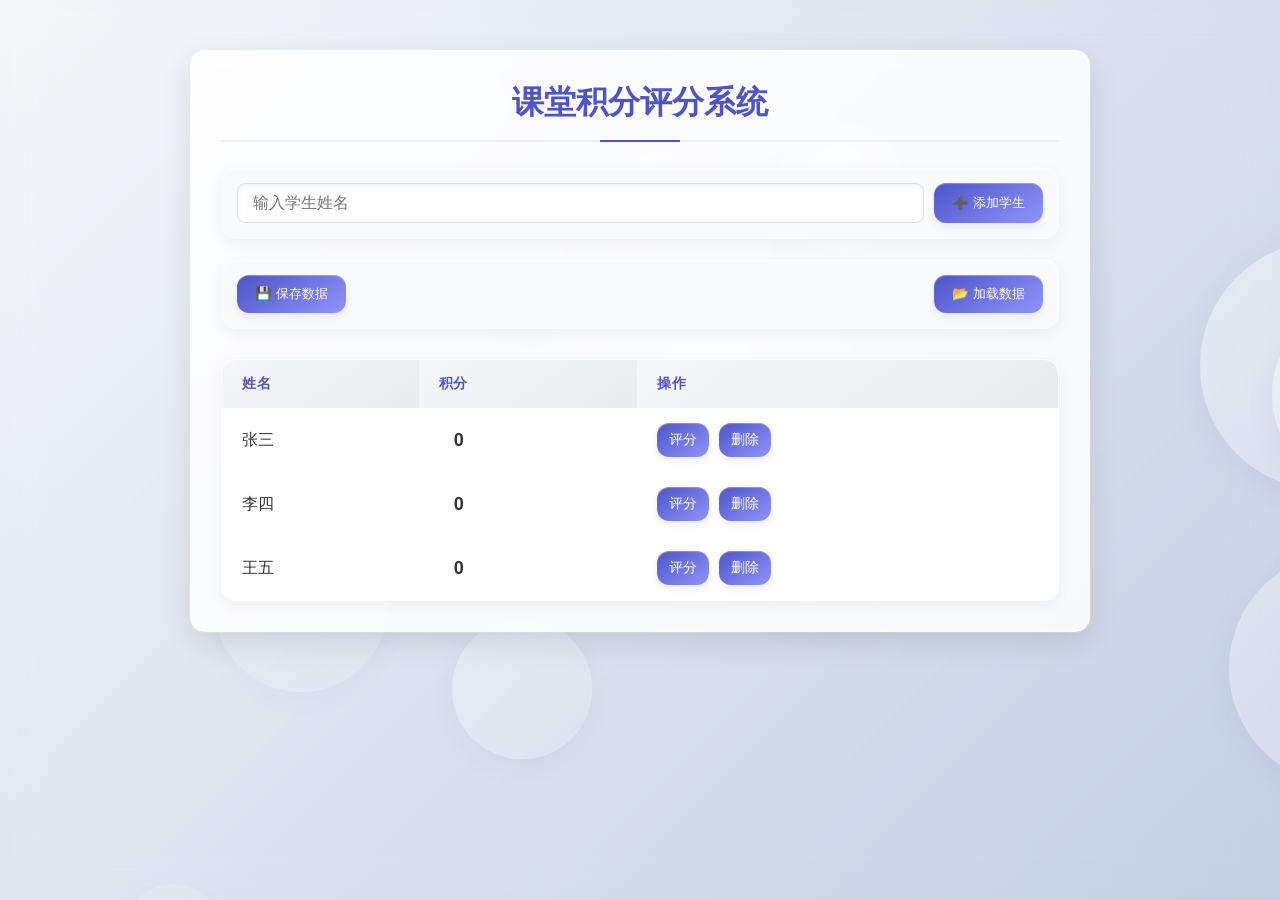
==== index.html @ ff637cf2 "1" ====
<html lang="en">
<head>
    <meta charset="UTF-8">
    <meta name="viewport" content="width=device-width, initial-scale=1.0">
    <title>学生积分系统</title>
    <link rel="stylesheet" href="styles.css">
    <link href="https://fonts.font.im/css2?family=Noto+Sans+SC:wght@400;500;600;700&display=swap" rel="stylesheet">
</head>
<body>
    <div class="frosted-glass"></div>
    <div class="background-animation" id="backgroundAnimation">
    </div>
    
    <div class="container">
        <h1>课堂积分评分系统</h1>
        
        <form id="addStudentForm" class="add-student-form">
            <input type="text" id="newStudentName" placeholder="输入学生姓名" required>
            <button type="submit">➕ 添加学生</button>
        </form>
        
        <div class="controls">
            <button id="saveData">💾 保存数据</button>
            <button id="loadData">📂 加载数据</button>
        </div>
        
        <div class="student-list">
            <table>
                <thead>
                    <tr>
                        <th>姓名</th>
                        <th>积分</th>
                        <th>操作</th>
                    </tr>
                </thead>
                <tbody id="studentTable">
                    <!-- 学生数据将在这里动态生成 -->
                </tbody>
            </table>
        </div>
    </div>
    
    <div id="pointsModal" class="modal">
        <div class="modal-content">
            <span class="close">&times;</span>
            <h2>课堂表现评分</h2>
            <div class="student-name" id="modalStudentName"></div>
            <div class="points-options">
                <button class="point-btn" data-value="1">回答问题 +1</button>
                <button class="point-btn" data-value="2">积极参与 +2</button>
                <button class="point-btn" data-value="3">帮助同学 +3</button>
                <button class="point-btn" data-value="5">优秀表现 +5</button>
                <button class="point-btn negative" data-value="-1">注意力不集中 -1</button>
                <button class="point-btn negative" data-value="-2">扰乱秩序 -2</button>
            </div>
            <div class="custom-points">
                <label for="customPoints">自定义分数:</label>
                <input type="number" id="customPoints" min="-10" max="10">
                <button id="addCustomPoints">添加</button>
            </div>
        </div>
    </div>
    
    <script type="module" src="config.js"></script>
    <script type="module" src="app.js"></script>
</body>
</html>
---- styles.css ----
* {
    margin: 0;
    padding: 0;
    box-sizing: border-box;
    font-family: 'Microsoft YaHei', sans-serif;
}

body {
    color: #333;
    min-height: 100vh;
    padding: 20px 0;
    position: relative;
    overflow-x: hidden;
    background: linear-gradient(135deg, #f5f7fa 0%, #c3cfe2 100%);
}

.background-animation {
    position: fixed;
    top: 0;
    left: 0;
    width: 100%;
    height: 100%;
    z-index: -1;
    overflow: hidden;
}

.frosted-glass {
  position: fixed; 
  top: 0;
  left: 0;
  width: 100%;
  height: 100%;
  z-index: -2; 
  background: inherit; 
  filter: blur(20px); 
  -webkit-filter: blur(20px); 
}

.circle {
    position: absolute;
    border-radius: 50%;
    background: linear-gradient(135deg, rgba(255, 255, 255, 0.7) 0%, rgba(255, 255, 255, 0.3) 100%);
    box-shadow: 0 8px 32px rgba(31, 38, 135, 0.1);
    border: 1px solid rgba(255, 255, 255, 0.2);
    animation: float 15s infinite ease-in-out;
}

@keyframes float {
    0% {
        transform: translateY(0) translateX(0) rotate(0deg);
    }
    33% {
        transform: translateY(-50px) translateX(30px) rotate(120deg);
    }
    66% {
        transform: translateY(20px) translateX(-20px) rotate(240deg);
    }
    100% {
        transform: translateY(0) translateX(0) rotate(360deg);
    }
}

.container {
    max-width: 900px;
    margin: 30px auto;
    padding: 30px;
    background-color: rgba(255, 255, 255, 0.85);
    backdrop-filter: blur(10px);
    border-radius: 15px;
    box-shadow: 
        0 10px 30px rgba(0, 0, 0, 0.1),
        inset 0 1px 2px rgba(255, 255, 255, 0.9),
        0 0 0 1px rgba(255, 255, 255, 0.2);
    transition: all 0.4s cubic-bezier(0.175, 0.885, 0.32, 1.275);
    position: relative;
    z-index: 1;
    border: 1px solid rgba(255, 255, 255, 0.2);
    overflow: hidden;
}

.container::before {
    content: '';
    position: absolute;
    top: 0;
    left: -100%;
    width: 100%;
    height: 100%;
    background: linear-gradient(
        90deg,
        transparent,
        rgba(255, 255, 255, 0.2),
        transparent
    );
    transition: 0.5s;
}

.container:hover {
    transform: translateY(-5px);
    box-shadow: 
        0 20px 40px rgba(0, 0, 0, 0.15),
        inset 0 1px 2px rgba(255, 255, 255, 0.9),
        0 0 0 1px rgba(255, 255, 255, 0.3);
}

.container:hover::before {
    left: 100%;
}

h1 {
    text-align: center;
    color: #4e54c8;
    margin-bottom: 25px;
    padding-bottom: 15px;
    border-bottom: 2px solid #f0f0f0;
    font-size: 32px;
    position: relative;
}

h1::after {
    content: '';
    position: absolute;
    bottom: -2px;
    left: 50%;
    transform: translateX(-50%);
    width: 80px;
    height: 2px;
    background: #4e54c8;
}

.controls {
    display: flex;
    justify-content: space-between;
    margin-bottom: 30px;
    padding: 15px;
    background: rgba(248, 249, 250, 0.8);
    border-radius: 15px;
    backdrop-filter: blur(5px);
    box-shadow: 
        0 5px 15px rgba(0, 0, 0, 0.05),
        inset 0 1px 2px rgba(255, 255, 255, 0.9);
    border: 1px solid rgba(255, 255, 255, 0.2);
    transition: all 0.3s ease;
}

.controls:hover {
    background: rgba(248, 249, 250, 0.9);
    transform: translateY(-2px);
}

button {
    padding: 10px 18px;
    border: none;
    border-radius: 12px;
    background: linear-gradient(145deg, #4e54c8, #8f94fb);
    color: white;
    cursor: pointer;
    transition: all 0.4s cubic-bezier(0.175, 0.885, 0.32, 1.275);
    font-weight: 500;
    box-shadow: 
        0 4px 6px rgba(78, 84, 200, 0.1),
        inset 0 1px 1px rgba(255, 255, 255, 0.3);
    position: relative;
    overflow: hidden;
}

button::after {
    content: '';
    position: absolute;
    top: -50%;
    left: -50%;
    width: 200%;
    height: 200%;
    background: radial-gradient(circle, rgba(255,255,255,0.3) 0%, transparent 60%);
    transform: scale(0);
    transition: transform 0.6s;
}

button:hover {
    transform: translateY(-2px) scale(1.05);
    box-shadow: 
        0 6px 12px rgba(78, 84, 200, 0.2),
        inset 0 1px 1px rgba(255, 255, 255, 0.4);
}

button:hover::after {
    transform: scale(1) rotate(45deg);
}

.student-list {
    overflow-x: auto;
    border-radius: 15px;
    box-shadow: 
        0 5px 15px rgba(0, 0, 0, 0.05),
        inset 0 1px 2px rgba(255, 255, 255, 0.9);
    background: rgba(255, 255, 255, 0.8);
    backdrop-filter: blur(5px);
    border: 1px solid rgba(255, 255, 255, 0.2);
    transition: all 0.3s ease;
}

.student-list:hover {
    box-shadow: 
        0 8px 20px rgba(0, 0, 0, 0.08),
        inset 0 1px 2px rgba(255, 255, 255, 0.9);
}

table {
    width: 100%;
    border-collapse: separate;
    border-spacing: 0;
    background: white;
    overflow: hidden;
}

th, td {
    padding: 15px 20px;
    text-align: left;
}

th {
    background: linear-gradient(145deg, #f5f7fa, #e9ecef);
    color: #4e54c8;
    font-weight: 600;
    text-transform: uppercase;
    font-size: 14px;
    letter-spacing: 0.5px;
}

th:first-child {
    border-top-left-radius: 10px;
}

th:last-child {
    border-top-right-radius: 10px;
}

tr:last-child td:first-child {
    border-bottom-left-radius: 10px;
}

tr:last-child td:last-child {
    border-bottom-right-radius: 10px;
}

tr {
    border-bottom: 1px solid rgba(240, 240, 240, 0.5);
    transition: all 0.3s cubic-bezier(0.175, 0.885, 0.32, 1.275);
    background: rgba(255, 255, 255, 0.5);
}

tr:hover {
    background-color: rgba(248, 249, 255, 0.9);
    transform: scale(1.01) translateX(5px);
    box-shadow: 
        0 5px 15px rgba(0, 0, 0, 0.05),
        0 0 0 1px rgba(255, 255, 255, 0.2);
}

tr:last-child {
    border-bottom: none;
}

.student-controls {
    display: flex;
    gap: 10px;
}

.student-controls button {
    padding: 8px 12px;
    font-size: 14px;
}

.points {
    font-weight: 600;
    font-size: 18px;
    padding: 5px 10px;
    border-radius: 20px;
    display: inline-block;
    min-width: 40px;
    text-align: center;
    transition: all 0.3s;
}

.positive {
    color: #fff;
    background: linear-gradient(145deg, #43a047, #66bb6a);
    box-shadow: 0 2px 8px rgba(102, 187, 106, 0.3);
}

.negative {
    color: #fff;
    background: linear-gradient(145deg, #e53935, #f44336);
    box-shadow: 0 2px 8px rgba(244, 67, 54, 0.3);
}

.add-student-form {
    display: flex;
    gap: 10px;
    margin-bottom: 20px;
    padding: 15px;
    background: rgba(248, 249, 250, 0.8);
    border-radius: 15px;
    backdrop-filter: blur(5px);
    box-shadow: 
        0 5px 15px rgba(0, 0, 0, 0.05),
        inset 0 1px 2px rgba(255, 255, 255, 0.9);
    border: 1px solid rgba(255, 255, 255, 0.2);
    transition: all 0.3s ease;
}

.add-student-form input {
    flex: 1;
    padding: 10px 15px;
    border: 1px solid #e0e0e0;
    border-radius: 8px;
    font-size: 16px;
    transition: all 0.3s;
    box-shadow: inset 0 2px 5px rgba(0,0,0,0.05);
    background: rgba(255, 255, 255, 0.9);
}

.add-student-form input:focus {
    border-color: #4e54c8;
    outline: none;
    box-shadow: 0 0 0 3px rgba(78, 84, 200, 0.1);
}

.add-student-form button {
    white-space: nowrap;
}

/* 模态框样式 */
.modal {
    display: none;
    position: fixed;
    z-index: 1000;
    left: 0;
    top: 0;
    width: 100%;
    height: 100%;
    overflow: auto;
    background-color: rgba(0,0,0,0.5);
    backdrop-filter: blur(5px);
}

.modal-content {
    background-color: rgba(255, 255, 255, 0.95);
    margin: 5% auto;
    padding: 30px;
    border-radius: 20px;
    box-shadow: 
        0 15px 30px rgba(0, 0, 0, 0.2),
        0 0 0 1px rgba(255, 255, 255, 0.3),
        inset 0 1px 2px rgba(255, 255, 255, 0.9);
    width: 80%;
    max-width: 600px;
    animation: modalOpen 0.6s cubic-bezier(0.165, 0.84, 0.44, 1);
    border: 1px solid rgba(255, 255, 255, 0.2);
    backdrop-filter: blur(10px);
    transform-origin: center;
}

@keyframes modalOpen {
    from {
        transform: scale(0.8) translateY(30px) rotate(-2deg);
        opacity: 0;
    }
    to {
        transform: scale(1) translateY(0) rotate(0);
        opacity: 1;
    }
}

.close {
    color: #aaa;
    float: right;
    font-size: 28px;
    font-weight: bold;
    cursor: pointer;
    transition: all 0.2s;
}

.close:hover {
    color: #333;
    transform: rotate(90deg);
}

h2 {
    color: #4e54c8;
    text-align: center;
    margin-bottom: 20px;
    font-size: 24px;
}

.student-name {
    font-size: 22px;
    margin: 20px 0;
    padding: 15px;
    background: linear-gradient(145deg, #f5f7fa, #e9ecef);
    border-radius: 10px;
    text-align: center;
    font-weight: 600;
    color: #333;
    box-shadow: inset 0 2px 5px rgba(0,0,0,0.05);
}

.points-options {
    display: grid;
    grid-template-columns: repeat(2, 1fr);
    gap: 15px;
    margin-bottom: 25px;
}

.point-btn {
    padding: 12px;
    border-radius: 10px;
    font-size: 16px;
    display: flex;
    align-items: center;
    justify-content: center;
    transition: all 0.3s;
}

.point-btn:not(.negative) {
    background: linear-gradient(145deg, #4e54c8, #8f94fb);
}

.point-btn:not(.negative):hover {
    background: linear-gradient(145deg, #5e64d8, #9fa4ff);
}

.point-btn.negative {
    background: linear-gradient(145deg, #e53935, #f44336);
}

.point-btn.negative:hover {
    background: linear-gradient(145deg, #f55a4e, #ff5252);
}

.custom-points {
    display: flex;
    gap: 15px;
    align-items: center;
    margin-top: 25px;
    padding: 15px;
    background: linear-gradient(145deg, #f5f7fa, #e9ecef);
    border-radius: 10px;
}

.custom-points label {
    font-weight: 600;
    color: #4e54c8;
}

.custom-points input {
    padding: 10px 15px;
    border: 1px solid #e0e0e0;
    border-radius: 8px;
    width: 100px;
    font-size: 16px;
    transition: all 0.3s;
    box-shadow: inset 0 2px 5px rgba(0,0,0,0.05);
}

.custom-points input:focus {
    border-color: #4e54c8;
    outline: none;
    box-shadow: 0 0 0 3px rgba(78, 84, 200, 0.1);
}

#addCustomPoints {
    flex-grow: 1;
}

/* 响应式设计 */
@media (max-width: 768px) {
    .container {
        margin: 15px;
        padding: 20px;
    }
    
    .points-options {
        grid-template-columns: 1fr;
    }
    
    .controls {
        flex-direction: column;
        gap: 10px;
    }
    
    .modal-content {
        width: 95%;
        margin: 10% auto;
        padding: 20px;
    }
    
    .custom-points {
        flex-direction: column;
        align-items: stretch;
    }
}
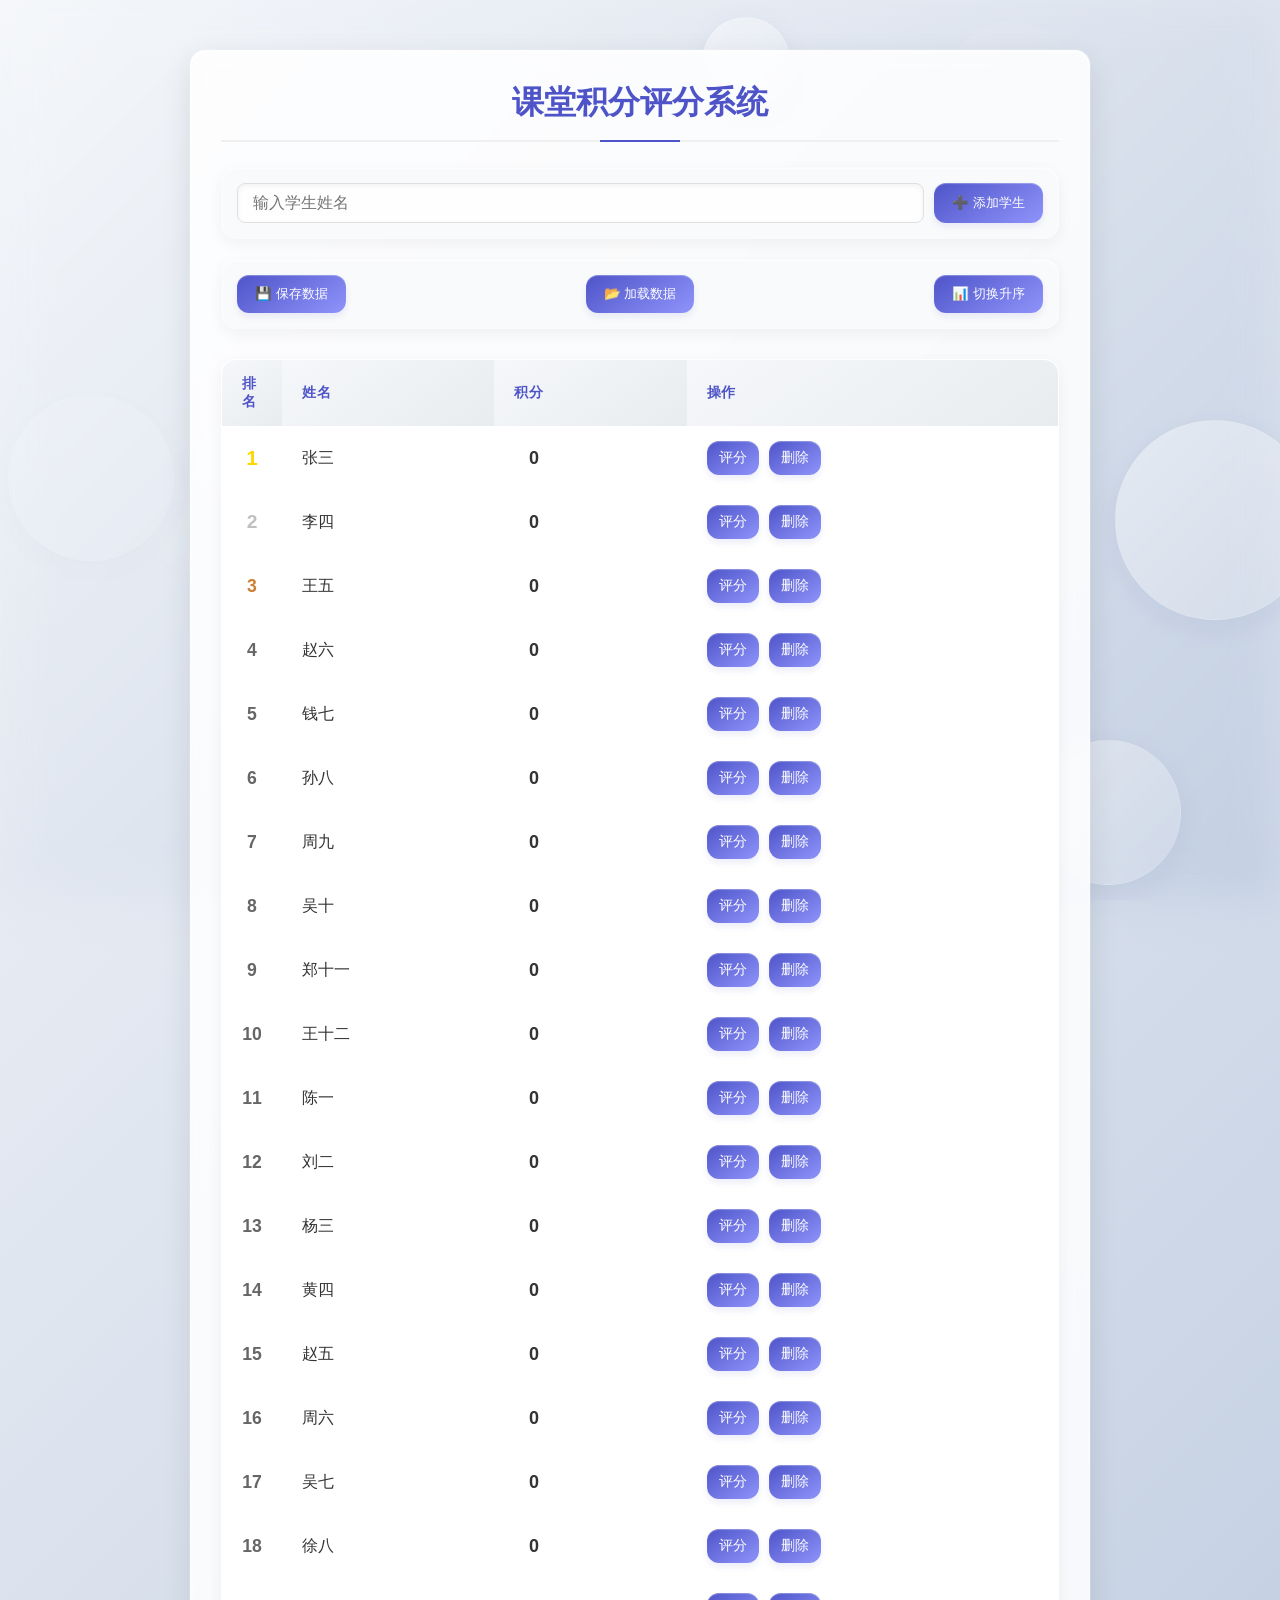
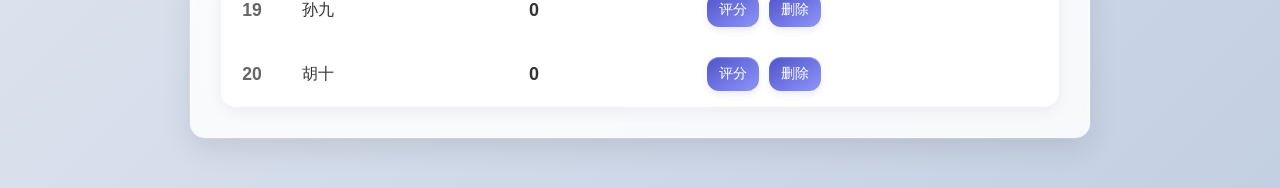
==== commit 66f2d5ce: "1" ====
--- a/index.html
+++ b/index.html
@@ -4,11 +4,12 @@
     <meta name="viewport" content="width=device-width, initial-scale=1.0">
     <title>学生积分系统</title>
     <link rel="stylesheet" href="styles.css">
-    <link href="https://fonts.font.im/css2?family=Noto+Sans+SC:wght@400;500;600;700&display=swap" rel="stylesheet">
+    <link href="https://fonts.googleapis.com/css2?family=Noto+Sans+SC:wght@400;500;600;700&display=swap" rel="stylesheet">
 </head>
 <body>
     <div class="frosted-glass"></div>
     <div class="background-animation" id="backgroundAnimation">
+        <!-- Dynamic circles will be generated here -->
     </div>
     
     <div class="container">
@@ -22,12 +23,14 @@
         <div class="controls">
             <button id="saveData">💾 保存数据</button>
             <button id="loadData">📂 加载数据</button>
+            <button id="sortToggle">📊 切换升序</button>
         </div>
         
         <div class="student-list">
             <table>
                 <thead>
                     <tr>
+                        <th>排名</th>
                         <th>姓名</th>
                         <th>积分</th>
                         <th>操作</th>
@@ -42,7 +45,6 @@
     
     <div id="pointsModal" class="modal">
         <div class="modal-content">
-            <span class="close">&times;</span>
             <h2>课堂表现评分</h2>
             <div class="student-name" id="modalStudentName"></div>
             <div class="points-options">
@@ -56,7 +58,12 @@
             <div class="custom-points">
                 <label for="customPoints">自定义分数:</label>
                 <input type="number" id="customPoints" min="-10" max="10">
-                <button id="addCustomPoints">添加</button>
+                <div class="button-group">
+                    <button id="addCustomPoints">添加</button>
+                </div>
+            </div>
+            <div class="modal-actions">
+                <button id="closeModal">关闭窗口</button>
             </div>
         </div>
     </div>
--- a/styles.css
+++ b/styles.css
@@ -260,6 +260,27 @@
     border-bottom: none;
 }
 
+tr td:first-child {
+    text-align: center;
+    font-size: 1.1em;
+    width: 60px;
+}
+
+tr:nth-child(1) td:first-child {
+    color: #FFD700 !important;
+    font-size: 1.3em;
+}
+
+tr:nth-child(2) td:first-child {
+    color: #C0C0C0 !important;
+    font-size: 1.2em;
+}
+
+tr:nth-child(3) td:first-child {
+    color: #CD7F32 !important;
+    font-size: 1.1em;
+}
+
 .student-controls {
     display: flex;
     gap: 10px;
@@ -358,6 +379,7 @@
     border: 1px solid rgba(255, 255, 255, 0.2);
     backdrop-filter: blur(10px);
     transform-origin: center;
+    position: relative;
 }
 
 @keyframes modalOpen {
@@ -369,20 +391,6 @@
         transform: scale(1) translateY(0) rotate(0);
         opacity: 1;
     }
-}
-
-.close {
-    color: #aaa;
-    float: right;
-    font-size: 28px;
-    font-weight: bold;
-    cursor: pointer;
-    transition: all 0.2s;
-}
-
-.close:hover {
-    color: #333;
-    transform: rotate(90deg);
 }
 
 h2 {
@@ -445,6 +453,12 @@
     padding: 15px;
     background: linear-gradient(145deg, #f5f7fa, #e9ecef);
     border-radius: 10px;
+    margin-bottom: 25px;
+}
+
+.custom-points .button-group {
+    display: flex;
+    gap: 10px;
 }
 
 .custom-points label {
@@ -469,7 +483,30 @@
 }
 
 #addCustomPoints {
-    flex-grow: 1;
+    padding: 8px 15px;
+    font-size: 14px;
+    min-width: 80px;
+}
+
+.modal-actions {
+    display: flex;
+    justify-content: center;
+    margin-top: 20px;
+    padding-top: 20px;
+    border-top: 1px solid rgba(0, 0, 0, 0.1);
+}
+
+#closeModal {
+    padding: 12px 30px;
+    font-size: 16px;
+    min-width: 120px;
+    background: linear-gradient(145deg, #e53935, #f44336);
+    margin: 0 auto; 
+}
+
+#closeModal:hover {
+    background: linear-gradient(145deg, #f55a4e, #ff5252);
+    transform: translateY(-2px) scale(1.05);
 }
 
 /* 响应式设计 */
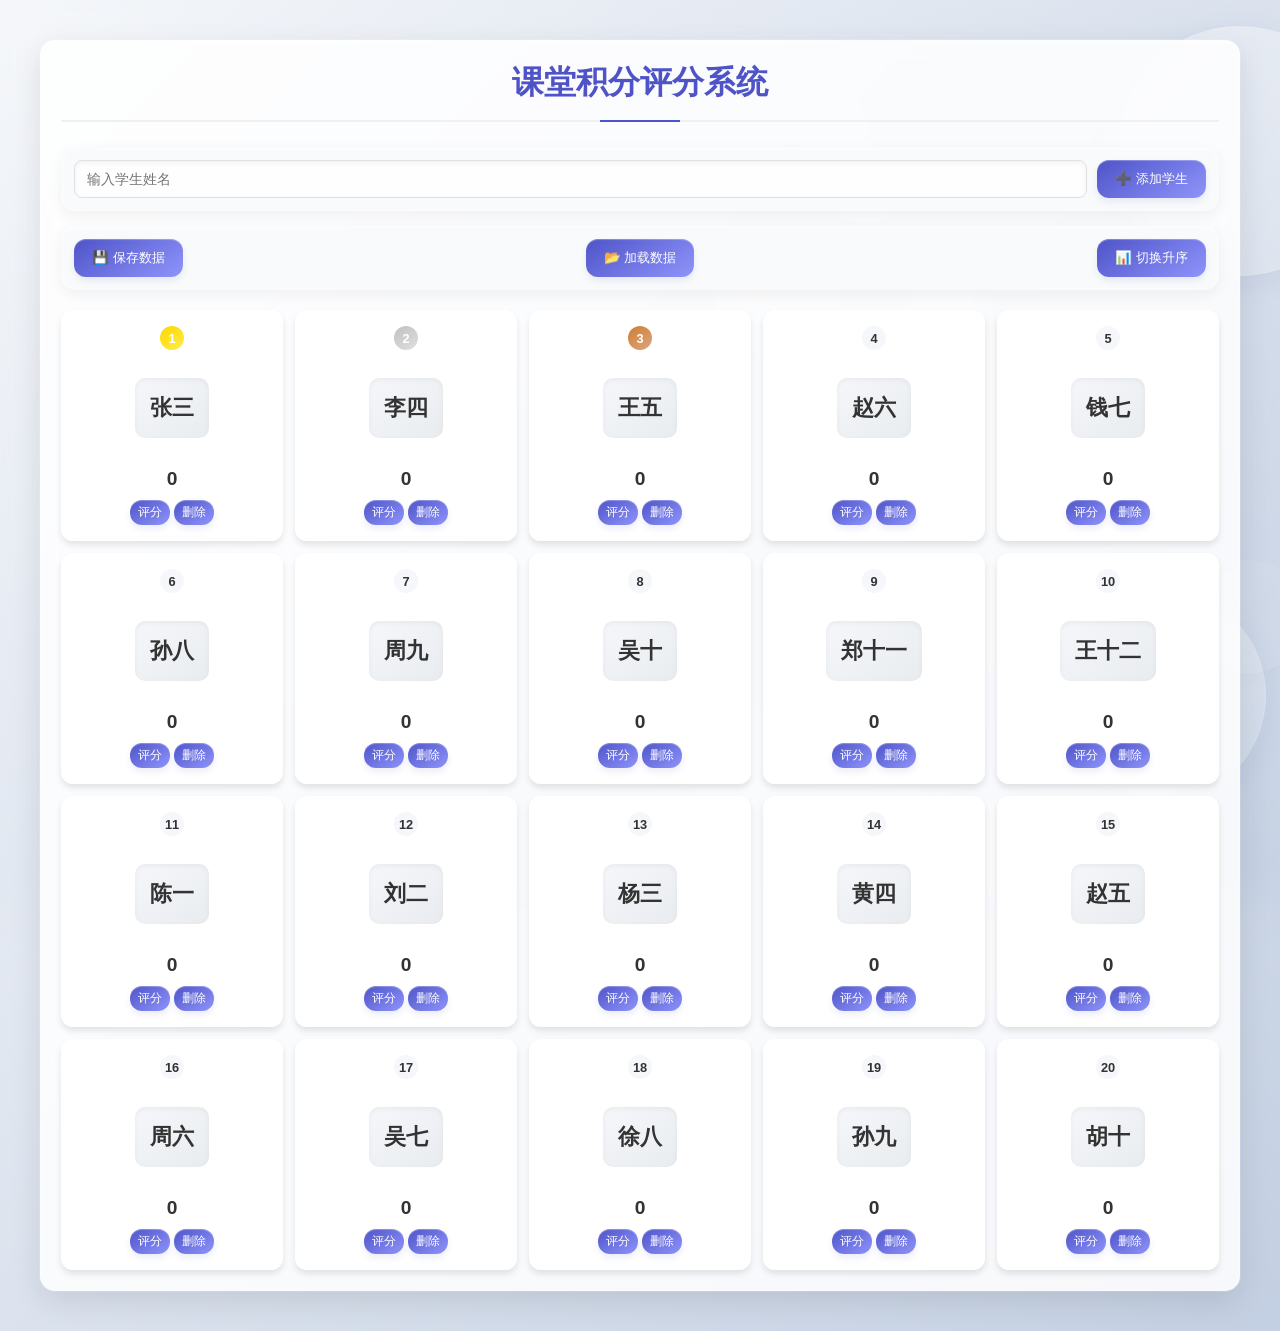
==== commit d42e8c33: "1" ====
--- a/index.html
+++ b/index.html
@@ -26,20 +26,8 @@
             <button id="sortToggle">📊 切换升序</button>
         </div>
         
-        <div class="student-list">
-            <table>
-                <thead>
-                    <tr>
-                        <th>排名</th>
-                        <th>姓名</th>
-                        <th>积分</th>
-                        <th>操作</th>
-                    </tr>
-                </thead>
-                <tbody id="studentTable">
-                    <!-- 学生数据将在这里动态生成 -->
-                </tbody>
-            </table>
+        <div class="student-list" id="studentTable">
+            <!-- Student cards will be generated here -->
         </div>
     </div>
     
--- a/styles.css
+++ b/styles.css
@@ -61,9 +61,9 @@
 }
 
 .container {
-    max-width: 900px;
-    margin: 30px auto;
-    padding: 30px;
+    max-width: 1200px; 
+    margin: 20px auto;
+    padding: 20px;
     background-color: rgba(255, 255, 255, 0.85);
     backdrop-filter: blur(10px);
     border-radius: 15px;
@@ -130,8 +130,8 @@
 .controls {
     display: flex;
     justify-content: space-between;
-    margin-bottom: 30px;
-    padding: 15px;
+    margin-bottom: 20px;
+    padding: 12px;
     background: rgba(248, 249, 250, 0.8);
     border-radius: 15px;
     backdrop-filter: blur(5px);
@@ -187,138 +187,95 @@
 }
 
 .student-list {
-    overflow-x: auto;
-    border-radius: 15px;
-    box-shadow: 
-        0 5px 15px rgba(0, 0, 0, 0.05),
-        inset 0 1px 2px rgba(255, 255, 255, 0.9);
-    background: rgba(255, 255, 255, 0.8);
-    backdrop-filter: blur(5px);
-    border: 1px solid rgba(255, 255, 255, 0.2);
+    display: grid;
+    grid-template-columns: repeat(auto-fill, minmax(200px, 1fr)); 
+    gap: 12px; 
+    margin-top: 15px;
+}
+
+.student-card {
+    aspect-ratio: 1; 
+    background: rgba(255, 255, 255, 0.9);
+    border-radius: 12px;
+    padding: 15px; 
+    display: flex;
+    flex-direction: column; 
+    justify-content: space-between;
+    align-items: center;
+    gap: 8px; 
     transition: all 0.3s ease;
-}
-
-.student-list:hover {
-    box-shadow: 
-        0 8px 20px rgba(0, 0, 0, 0.08),
-        inset 0 1px 2px rgba(255, 255, 255, 0.9);
-}
-
-table {
-    width: 100%;
-    border-collapse: separate;
-    border-spacing: 0;
-    background: white;
-    overflow: hidden;
-}
-
-th, td {
-    padding: 15px 20px;
-    text-align: left;
-}
-
-th {
-    background: linear-gradient(145deg, #f5f7fa, #e9ecef);
-    color: #4e54c8;
+    border: 1px solid rgba(255, 255, 255, 0.2);
+    box-shadow: 0 4px 6px rgba(0, 0, 0, 0.1);
+}
+
+.student-card:hover {
+    transform: translateY(-3px);
+    box-shadow: 0 8px 15px rgba(0, 0, 0, 0.1);
+}
+
+.rank {
+    width: 24px; 
+    height: 24px;
+    display: flex;
+    align-items: center;
+    justify-content: center;
+    border-radius: 50%;
+    font-weight: bold;
+    font-size: 0.8em;
+    background: #f5f7fa;
+}
+
+.rank-1 {
+    background: linear-gradient(145deg, #ffd700, #ffed4a);
+    color: #fff;
+}
+
+.rank-2 {
+    background: linear-gradient(145deg, #c0c0c0, #e0e0e0);
+    color: #fff;
+}
+
+.rank-3 {
+    background: linear-gradient(145deg, #cd7f32, #dea47e);
+    color: #fff;
+}
+
+.student-info {
+    display: flex;
+    flex-direction: column; 
+    align-items: center;
+    gap: 8px;
+    text-align: center;
+}
+
+.student-name {
+    font-size: 0.9em; 
+    font-weight: 500;
+}
+
+.student-points {
+    font-size: 1.2em;
     font-weight: 600;
-    text-transform: uppercase;
-    font-size: 14px;
-    letter-spacing: 0.5px;
-}
-
-th:first-child {
-    border-top-left-radius: 10px;
-}
-
-th:last-child {
-    border-top-right-radius: 10px;
-}
-
-tr:last-child td:first-child {
-    border-bottom-left-radius: 10px;
-}
-
-tr:last-child td:last-child {
-    border-bottom-right-radius: 10px;
-}
-
-tr {
-    border-bottom: 1px solid rgba(240, 240, 240, 0.5);
-    transition: all 0.3s cubic-bezier(0.175, 0.885, 0.32, 1.275);
-    background: rgba(255, 255, 255, 0.5);
-}
-
-tr:hover {
-    background-color: rgba(248, 249, 255, 0.9);
-    transform: scale(1.01) translateX(5px);
-    box-shadow: 
-        0 5px 15px rgba(0, 0, 0, 0.05),
-        0 0 0 1px rgba(255, 255, 255, 0.2);
-}
-
-tr:last-child {
-    border-bottom: none;
-}
-
-tr td:first-child {
+    padding: 2px 6px; 
+    min-width: 50px;
     text-align: center;
-    font-size: 1.1em;
-    width: 60px;
-}
-
-tr:nth-child(1) td:first-child {
-    color: #FFD700 !important;
-    font-size: 1.3em;
-}
-
-tr:nth-child(2) td:first-child {
-    color: #C0C0C0 !important;
-    font-size: 1.2em;
-}
-
-tr:nth-child(3) td:first-child {
-    color: #CD7F32 !important;
-    font-size: 1.1em;
 }
 
 .student-controls {
     display: flex;
+    gap: 4px;
+}
+
+.student-controls button {
+    padding: 4px 8px;
+    font-size: 0.75em;
+}
+
+.add-student-form {
+    display: flex;
     gap: 10px;
-}
-
-.student-controls button {
-    padding: 8px 12px;
-    font-size: 14px;
-}
-
-.points {
-    font-weight: 600;
-    font-size: 18px;
-    padding: 5px 10px;
-    border-radius: 20px;
-    display: inline-block;
-    min-width: 40px;
-    text-align: center;
-    transition: all 0.3s;
-}
-
-.positive {
-    color: #fff;
-    background: linear-gradient(145deg, #43a047, #66bb6a);
-    box-shadow: 0 2px 8px rgba(102, 187, 106, 0.3);
-}
-
-.negative {
-    color: #fff;
-    background: linear-gradient(145deg, #e53935, #f44336);
-    box-shadow: 0 2px 8px rgba(244, 67, 54, 0.3);
-}
-
-.add-student-form {
-    display: flex;
-    gap: 10px;
-    margin-bottom: 20px;
-    padding: 15px;
+    margin-bottom: 15px;
+    padding: 12px;
     background: rgba(248, 249, 250, 0.8);
     border-radius: 15px;
     backdrop-filter: blur(5px);
@@ -331,10 +288,10 @@
 
 .add-student-form input {
     flex: 1;
-    padding: 10px 15px;
+    padding: 8px 12px;
     border: 1px solid #e0e0e0;
     border-radius: 8px;
-    font-size: 16px;
+    font-size: 0.9em;
     transition: all 0.3s;
     box-shadow: inset 0 2px 5px rgba(0,0,0,0.05);
     background: rgba(255, 255, 255, 0.9);
@@ -367,14 +324,14 @@
 .modal-content {
     background-color: rgba(255, 255, 255, 0.95);
     margin: 5% auto;
-    padding: 30px;
+    padding: 20px;
     border-radius: 20px;
     box-shadow: 
         0 15px 30px rgba(0, 0, 0, 0.2),
         0 0 0 1px rgba(255, 255, 255, 0.3),
         inset 0 1px 2px rgba(255, 255, 255, 0.9);
     width: 80%;
-    max-width: 600px;
+    max-width: 500px; 
     animation: modalOpen 0.6s cubic-bezier(0.165, 0.84, 0.44, 1);
     border: 1px solid rgba(255, 255, 255, 0.2);
     backdrop-filter: blur(10px);
@@ -415,14 +372,14 @@
 .points-options {
     display: grid;
     grid-template-columns: repeat(2, 1fr);
-    gap: 15px;
-    margin-bottom: 25px;
+    gap: 10px; 
+    margin-bottom: 20px;
 }
 
 .point-btn {
-    padding: 12px;
+    padding: 8px;
     border-radius: 10px;
-    font-size: 16px;
+    font-size: 0.9em;
     display: flex;
     align-items: center;
     justify-content: center;
@@ -449,11 +406,11 @@
     display: flex;
     gap: 15px;
     align-items: center;
-    margin-top: 25px;
-    padding: 15px;
+    margin-top: 20px;
+    padding: 12px;
     background: linear-gradient(145deg, #f5f7fa, #e9ecef);
     border-radius: 10px;
-    margin-bottom: 25px;
+    margin-bottom: 20px;
 }
 
 .custom-points .button-group {
@@ -467,11 +424,11 @@
 }
 
 .custom-points input {
-    padding: 10px 15px;
+    padding: 8px 12px;
     border: 1px solid #e0e0e0;
     border-radius: 8px;
-    width: 100px;
-    font-size: 16px;
+    width: 80px;
+    font-size: 0.9em;
     transition: all 0.3s;
     box-shadow: inset 0 2px 5px rgba(0,0,0,0.05);
 }
@@ -483,23 +440,22 @@
 }
 
 #addCustomPoints {
-    padding: 8px 15px;
-    font-size: 14px;
-    min-width: 80px;
+    padding: 6px 12px;
+    font-size: 0.85em;
 }
 
 .modal-actions {
     display: flex;
     justify-content: center;
-    margin-top: 20px;
-    padding-top: 20px;
+    margin-top: 15px;
+    padding-top: 15px;
     border-top: 1px solid rgba(0, 0, 0, 0.1);
 }
 
 #closeModal {
-    padding: 12px 30px;
-    font-size: 16px;
-    min-width: 120px;
+    padding: 8px 20px;
+    font-size: 0.95em;
+    min-width: 100px;
     background: linear-gradient(145deg, #e53935, #f44336);
     margin: 0 auto; 
 }
@@ -511,9 +467,13 @@
 
 /* 响应式设计 */
 @media (max-width: 768px) {
+    .student-list {
+        grid-template-columns: repeat(auto-fill, minmax(150px, 1fr));
+    }
+    
     .container {
-        margin: 15px;
-        padding: 20px;
+        margin: 10px;
+        padding: 15px;
     }
     
     .points-options {
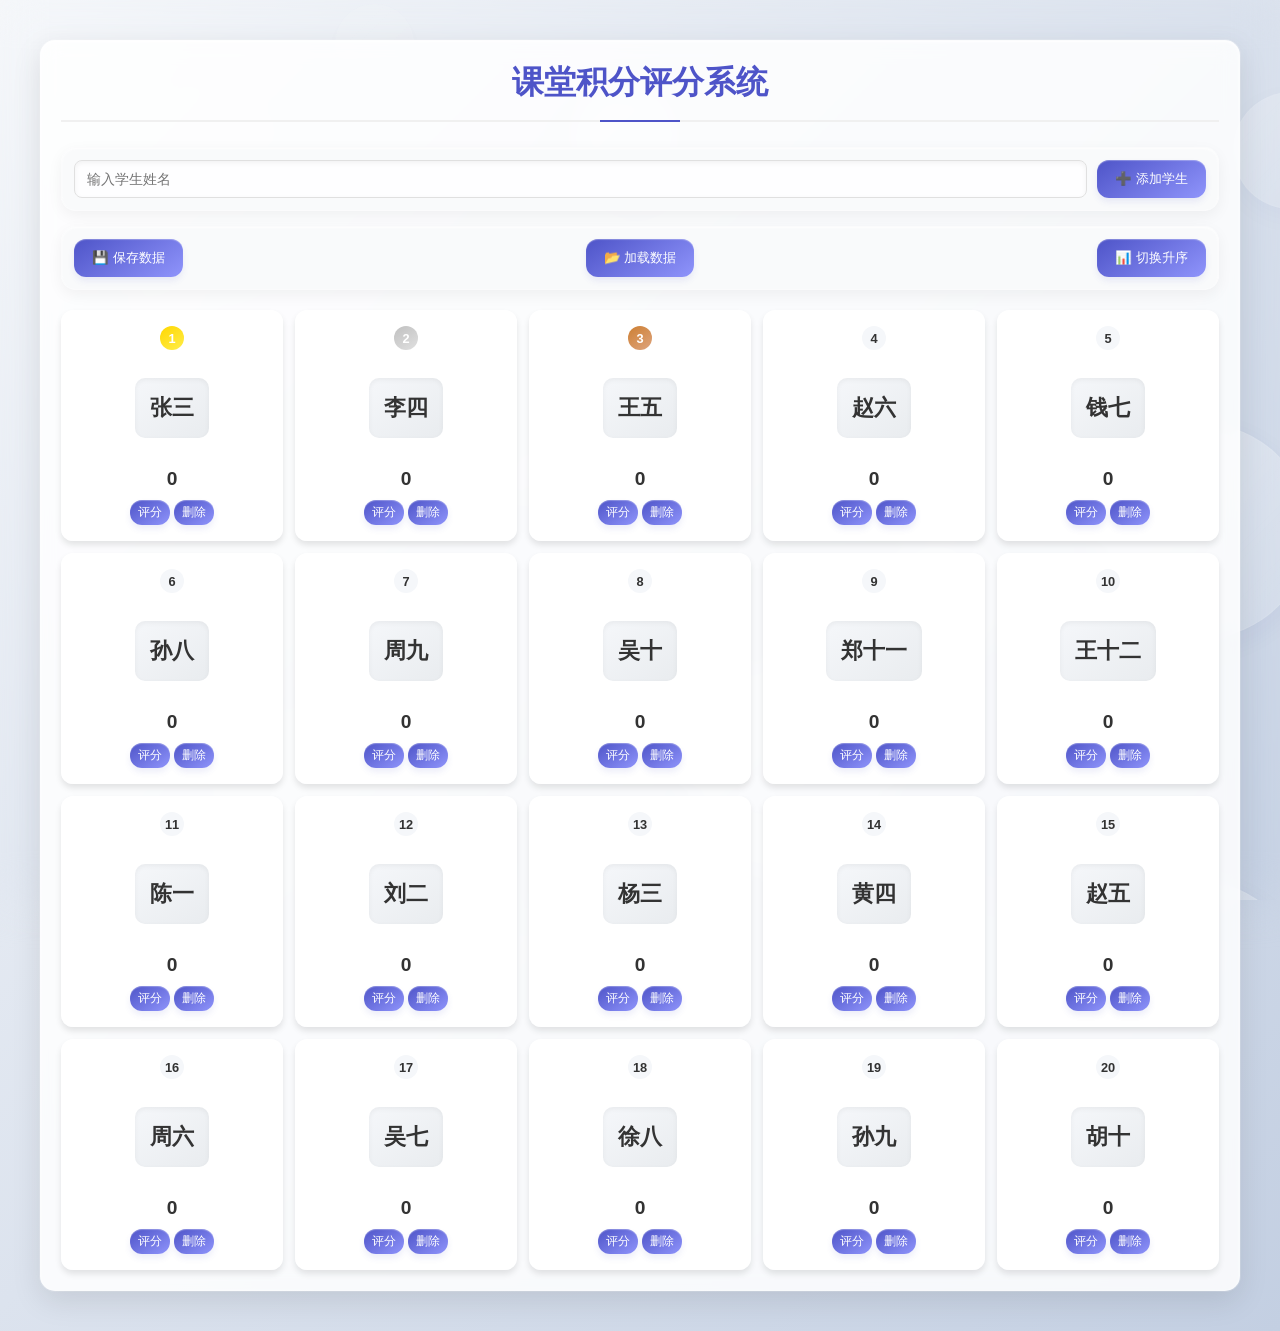
==== commit 48b7a802: "1" ====
--- a/index.html
+++ b/index.html
@@ -1,10 +1,10 @@
-<html lang="en">
+<html lang="zh-cn">
 <head>
     <meta charset="UTF-8">
     <meta name="viewport" content="width=device-width, initial-scale=1.0">
     <title>学生积分系统</title>
     <link rel="stylesheet" href="styles.css">
-    <link href="https://fonts.googleapis.com/css2?family=Noto+Sans+SC:wght@400;500;600;700&display=swap" rel="stylesheet">
+    <link href="https://fonts.font.im/css2?family=Noto+Sans+SC:wght@400;500;600;700&display=swap" rel="stylesheet">
 </head>
 <body>
     <div class="frosted-glass"></div>
@@ -27,7 +27,6 @@
         </div>
         
         <div class="student-list" id="studentTable">
-            <!-- Student cards will be generated here -->
         </div>
     </div>
     
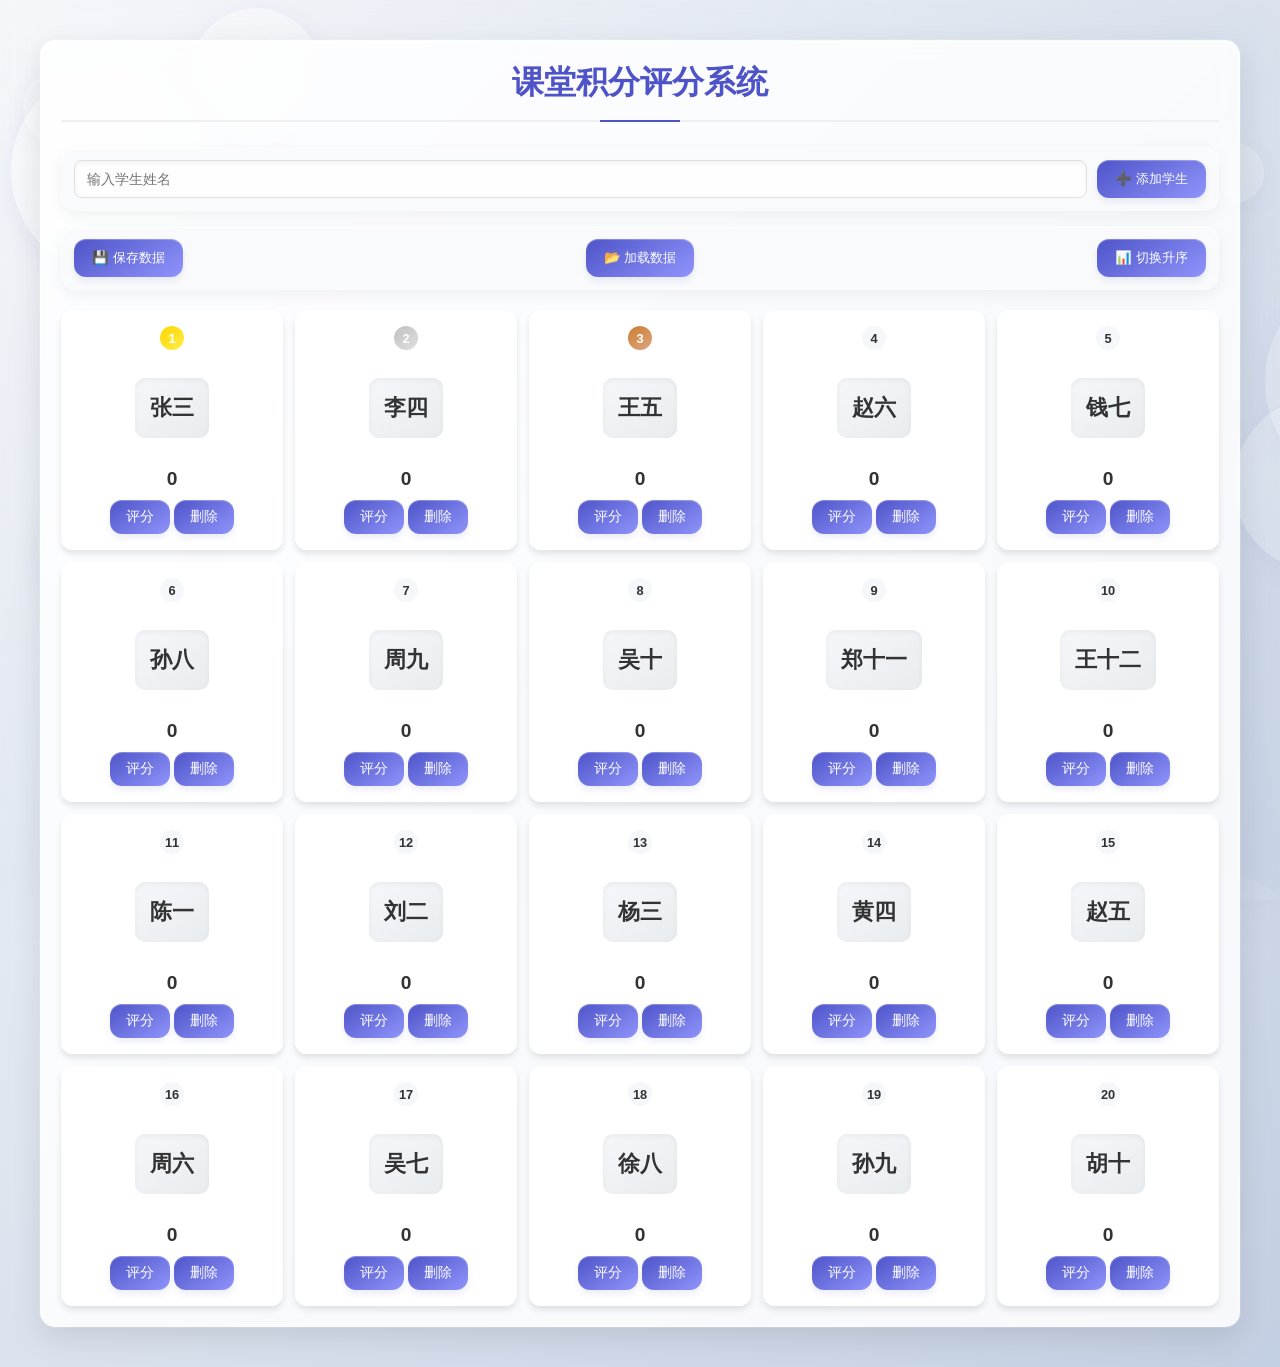
==== commit 303ab9e1: "1" ====
--- a/index.html
+++ b/index.html
@@ -4,12 +4,11 @@
     <meta name="viewport" content="width=device-width, initial-scale=1.0">
     <title>学生积分系统</title>
     <link rel="stylesheet" href="styles.css">
-    <link href="https://fonts.font.im/css2?family=Noto+Sans+SC:wght@400;500;600;700&display=swap" rel="stylesheet">
+    <link href="https://fonts.googleapis.com/css2?family=Noto+Sans+SC:wght@400;500;600;700&display=swap" rel="stylesheet">
 </head>
 <body>
     <div class="frosted-glass"></div>
     <div class="background-animation" id="backgroundAnimation">
-        <!-- Dynamic circles will be generated here -->
     </div>
     
     <div class="container">
@@ -27,6 +26,7 @@
         </div>
         
         <div class="student-list" id="studentTable">
+            <!-- Student cards will be generated here -->
         </div>
     </div>
     
--- a/styles.css
+++ b/styles.css
@@ -267,8 +267,8 @@
 }
 
 .student-controls button {
-    padding: 4px 8px;
-    font-size: 0.75em;
+    padding: 8px 16px; 
+    font-size: 0.85em; 
 }
 
 .add-student-form {
@@ -372,18 +372,20 @@
 .points-options {
     display: grid;
     grid-template-columns: repeat(2, 1fr);
-    gap: 10px; 
-    margin-bottom: 20px;
+    gap: 15px; 
+    margin-bottom: 25px; 
 }
 
 .point-btn {
-    padding: 8px;
-    border-radius: 10px;
-    font-size: 0.9em;
+    padding: 15px 12px; 
+    border-radius: 12px;
+    font-size: 1em; 
     display: flex;
     align-items: center;
     justify-content: center;
     transition: all 0.3s;
+    font-weight: 500; 
+    box-shadow: 0 4px 8px rgba(0,0,0,0.1); 
 }
 
 .point-btn:not(.negative) {
@@ -402,9 +404,14 @@
     background: linear-gradient(145deg, #f55a4e, #ff5252);
 }
 
+.point-btn:hover {
+    transform: translateY(-2px);
+    box-shadow: 0 6px 12px rgba(0,0,0,0.15);
+}
+
 .custom-points {
     display: flex;
-    gap: 15px;
+    gap: 20px; 
     align-items: center;
     margin-top: 20px;
     padding: 12px;
@@ -440,8 +447,8 @@
 }
 
 #addCustomPoints {
-    padding: 6px 12px;
-    font-size: 0.85em;
+    padding: 8px 15px; 
+    font-size: 0.9em;
 }
 
 .modal-actions {
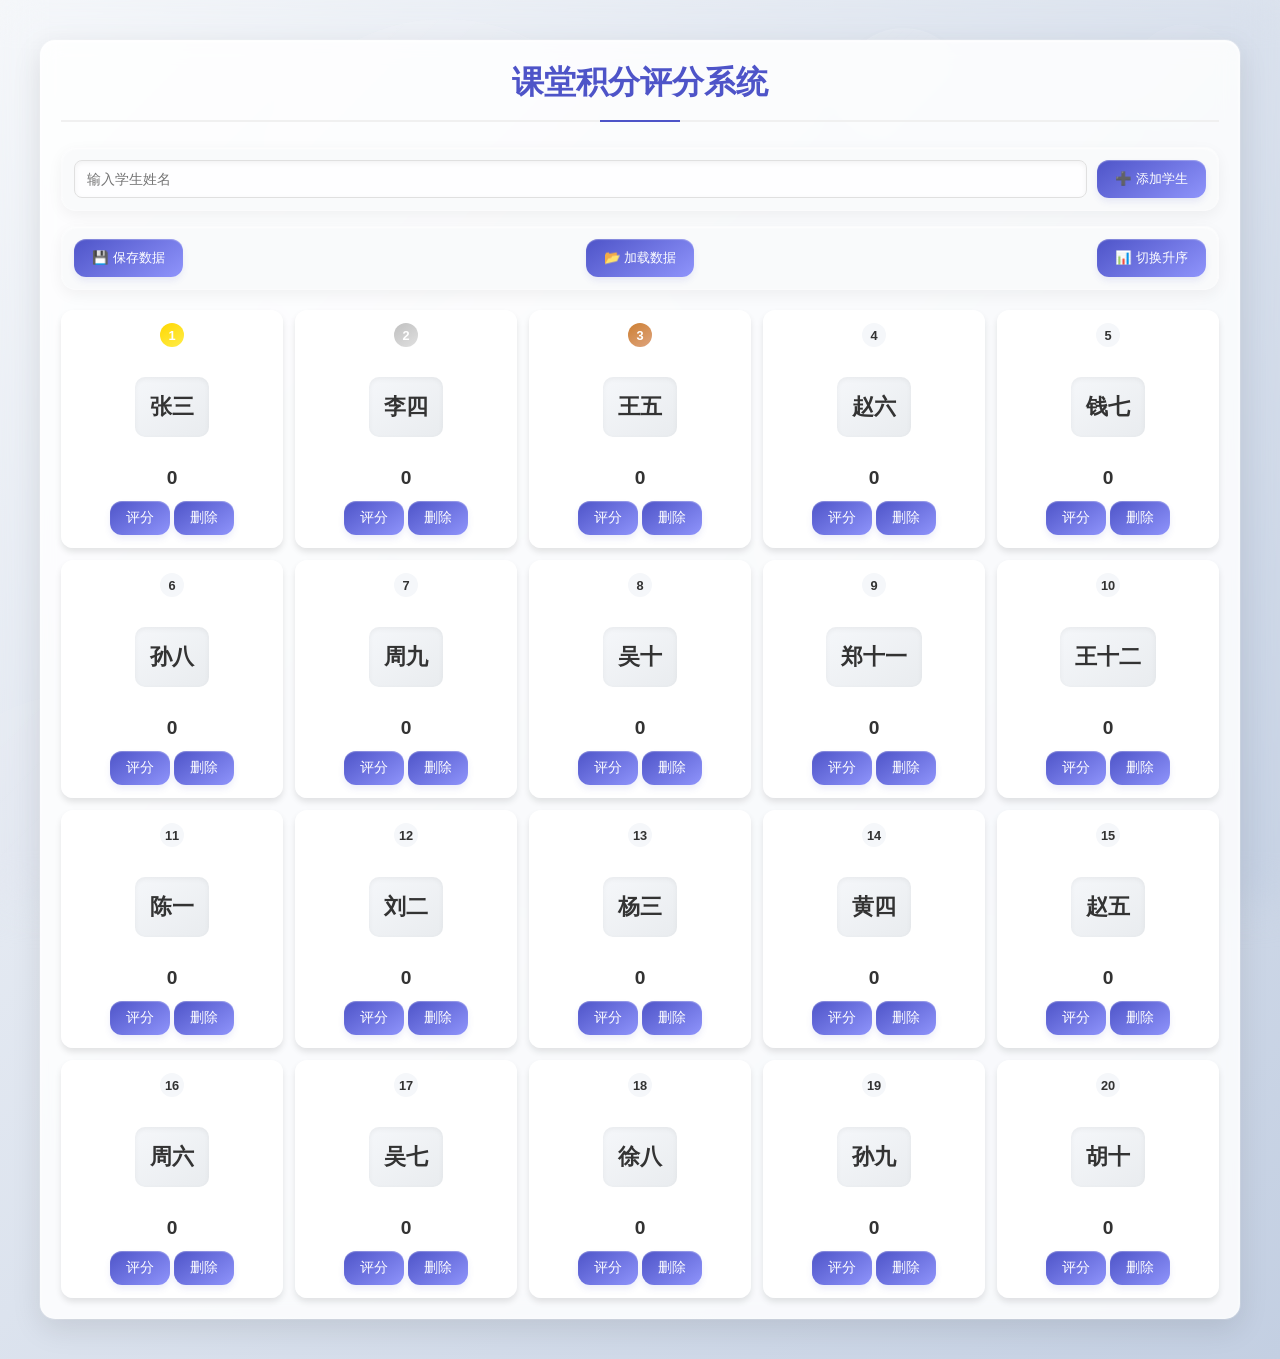
==== commit c9c5ca26: "1" ====
--- a/index.html
+++ b/index.html
@@ -1,3 +1,4 @@
+<!DOCTYPE html>
 <html lang="zh-cn">
 <head>
     <meta charset="UTF-8">
@@ -34,21 +35,36 @@
         <div class="modal-content">
             <h2>课堂表现评分</h2>
             <div class="student-name" id="modalStudentName"></div>
-            <div class="points-options">
-                <button class="point-btn" data-value="1">回答问题 +1</button>
-                <button class="point-btn" data-value="2">积极参与 +2</button>
-                <button class="point-btn" data-value="3">帮助同学 +3</button>
-                <button class="point-btn" data-value="5">优秀表现 +5</button>
-                <button class="point-btn negative" data-value="-1">注意力不集中 -1</button>
-                <button class="point-btn negative" data-value="-2">扰乱秩序 -2</button>
+            
+            <div class="modal-tabs">
+                <button class="tab-btn active" data-tab="scoring">评分</button>
+                <button class="tab-btn" data-tab="logs">记录</button>
             </div>
-            <div class="custom-points">
-                <label for="customPoints">自定义分数:</label>
-                <input type="number" id="customPoints" min="-10" max="10">
-                <div class="button-group">
-                    <button id="addCustomPoints">添加</button>
+            
+            <div id="scoringContent" class="modal-tab-content active">
+                <div class="points-options">
+                    <button class="point-btn" data-value="1">回答问题 +1</button>
+                    <button class="point-btn" data-value="2">积极参与 +2</button>
+                    <button class="point-btn" data-value="3">帮助同学 +3</button>
+                    <button class="point-btn" data-value="5">优秀表现 +5</button>
+                    <button class="point-btn negative" data-value="-1">注意力不集中 -1</button>
+                    <button class="point-btn negative" data-value="-2">扰乱秩序 -2</button>
+                </div>
+                <div class="custom-points">
+                    <label for="customPoints">自定义分数:</label>
+                    <input type="number" id="customPoints" min="-10" max="10">
+                    <div class="button-group">
+                        <button id="addCustomPoints">添加</button>
+                    </div>
                 </div>
             </div>
+            
+            <div id="logsContent" class="modal-tab-content">
+                <div class="score-logs">
+                    <!-- Logs will be populated dynamically -->
+                </div>
+            </div>
+            
             <div class="modal-actions">
                 <button id="closeModal">关闭窗口</button>
             </div>
--- a/styles.css
+++ b/styles.css
@@ -22,6 +22,7 @@
     height: 100%;
     z-index: -1;
     overflow: hidden;
+    pointer-events: none;
 }
 
 .frosted-glass {
@@ -39,24 +40,28 @@
 .circle {
     position: absolute;
     border-radius: 50%;
-    background: linear-gradient(135deg, rgba(255, 255, 255, 0.7) 0%, rgba(255, 255, 255, 0.3) 100%);
-    box-shadow: 0 8px 32px rgba(31, 38, 135, 0.1);
-    border: 1px solid rgba(255, 255, 255, 0.2);
-    animation: float 15s infinite ease-in-out;
+    background: linear-gradient(135deg, rgba(255, 255, 255, 0.4) 0%, rgba(255, 255, 255, 0.1) 100%);
+    box-shadow: 0 8px 32px rgba(31, 38, 135, 0.05);
+    border: 1px solid rgba(255, 255, 255, 0.1);
+    animation: float 20s infinite ease-in-out;
+    will-change: transform;
 }
 
 @keyframes float {
     0% {
-        transform: translateY(0) translateX(0) rotate(0deg);
-    }
-    33% {
-        transform: translateY(-50px) translateX(30px) rotate(120deg);
-    }
-    66% {
-        transform: translateY(20px) translateX(-20px) rotate(240deg);
+        transform: translate(0, 0) rotate(0deg) scale(1);
+    }
+    25% {
+        transform: translate(-30px, 20px) rotate(90deg) scale(1.05);
+    }
+    50% {
+        transform: translate(20px, -15px) rotate(180deg) scale(1);
+    }
+    75% {
+        transform: translate(-20px, -20px) rotate(270deg) scale(0.95);
     }
     100% {
-        transform: translateY(0) translateX(0) rotate(360deg);
+        transform: translate(0, 0) rotate(360deg) scale(1);
     }
 }
 
@@ -71,7 +76,8 @@
         0 10px 30px rgba(0, 0, 0, 0.1),
         inset 0 1px 2px rgba(255, 255, 255, 0.9),
         0 0 0 1px rgba(255, 255, 255, 0.2);
-    transition: all 0.4s cubic-bezier(0.175, 0.885, 0.32, 1.275);
+    transition: transform 0.4s cubic-bezier(0.34, 1.56, 0.64, 1),
+                box-shadow 0.4s ease;
     position: relative;
     z-index: 1;
     border: 1px solid rgba(255, 255, 255, 0.2);
@@ -197,13 +203,13 @@
     aspect-ratio: 1; 
     background: rgba(255, 255, 255, 0.9);
     border-radius: 12px;
-    padding: 15px; 
+    padding: 12px; 
     display: flex;
     flex-direction: column; 
     justify-content: space-between;
     align-items: center;
-    gap: 8px; 
-    transition: all 0.3s ease;
+    gap: 6px; 
+    transition: all 0.4s cubic-bezier(0.34, 1.56, 0.64, 1);
     border: 1px solid rgba(255, 255, 255, 0.2);
     box-shadow: 0 4px 6px rgba(0, 0, 0, 0.1);
 }
@@ -246,6 +252,7 @@
     align-items: center;
     gap: 8px;
     text-align: center;
+    margin: 4px 0;
 }
 
 .student-name {
@@ -331,7 +338,7 @@
         0 0 0 1px rgba(255, 255, 255, 0.3),
         inset 0 1px 2px rgba(255, 255, 255, 0.9);
     width: 80%;
-    max-width: 500px; 
+    max-width: 600px; 
     animation: modalOpen 0.6s cubic-bezier(0.165, 0.84, 0.44, 1);
     border: 1px solid rgba(255, 255, 255, 0.2);
     backdrop-filter: blur(10px);
@@ -472,6 +479,122 @@
     transform: translateY(-2px) scale(1.05);
 }
 
+.modal-tabs {
+    display: flex;
+    gap: 10px;
+    margin-bottom: 20px;
+    border-bottom: 2px solid rgba(0,0,0,0.1);
+    padding-bottom: 10px;
+}
+
+.tab-btn {
+    padding: 8px 20px;
+    border: none;
+    border-radius: 8px;
+    background: transparent;
+    color: #666;
+    cursor: pointer;
+    font-size: 1em;
+    font-weight: 500;
+    transition: all 0.3s;
+}
+
+.tab-btn.active {
+    background: linear-gradient(145deg, #4e54c8, #8f94fb);
+    color: white;
+    box-shadow: 0 2px 6px rgba(78, 84, 200, 0.2);
+}
+
+.modal-tab-content {
+    display: none;
+}
+
+.modal-tab-content.active {
+    display: block;
+    animation: fadeIn 0.3s ease;
+}
+
+@keyframes fadeIn {
+    from { opacity: 0; }
+    to { opacity: 1; }
+}
+
+.score-logs {
+    width: 100%;
+    font-size: 0.9em;
+    margin: 0;
+    max-height: 400px;
+    overflow-y: auto;
+    padding: 10px;
+    background: rgba(248, 249, 250, 0.8);
+    border-radius: 10px;
+    border: 1px solid rgba(0, 0, 0, 0.1);
+}
+
+.log-entry {
+    display: flex;
+    justify-content: space-between;
+    align-items: center;
+    padding: 6px 10px;
+    margin: 4px 0;
+    background: white;
+    border-radius: 6px;
+    box-shadow: 0 1px 3px rgba(0,0,0,0.05);
+}
+
+.log-entry:last-child {
+    border-bottom: none;
+}
+
+.log-entry span {
+    font-size: 0.9em;
+}
+
+.log-entry .positive {
+    color: #4caf50;
+    font-weight: 500;
+}
+
+.log-entry .negative {
+    color: #f44336;
+    font-weight: 500;
+}
+
+.log-time {
+    color: #666;
+    font-size: 0.85em;
+}
+
+.score-logs::-webkit-scrollbar {
+    width: 4px;
+}
+
+.score-logs::-webkit-scrollbar-track {
+    background: rgba(0,0,0,0.05);
+    border-radius: 2px;
+}
+
+.score-logs::-webkit-scrollbar-thumb {
+    background: rgba(78, 84, 200, 0.3);
+    border-radius: 2px;
+}
+
+.score-logs::-webkit-scrollbar-thumb:hover {
+    background: rgba(78, 84, 200, 0.5);
+}
+
+.logs-section {
+    margin-top: 20px;
+    padding-top: 15px;
+    border-top: 1px solid rgba(0, 0, 0, 0.1);
+}
+
+.logs-section h3 {
+    color: #4e54c8;
+    margin-bottom: 10px;
+    font-size: 1.1em;
+}
+
 /* 响应式设计 */
 @media (max-width: 768px) {
     .student-list {
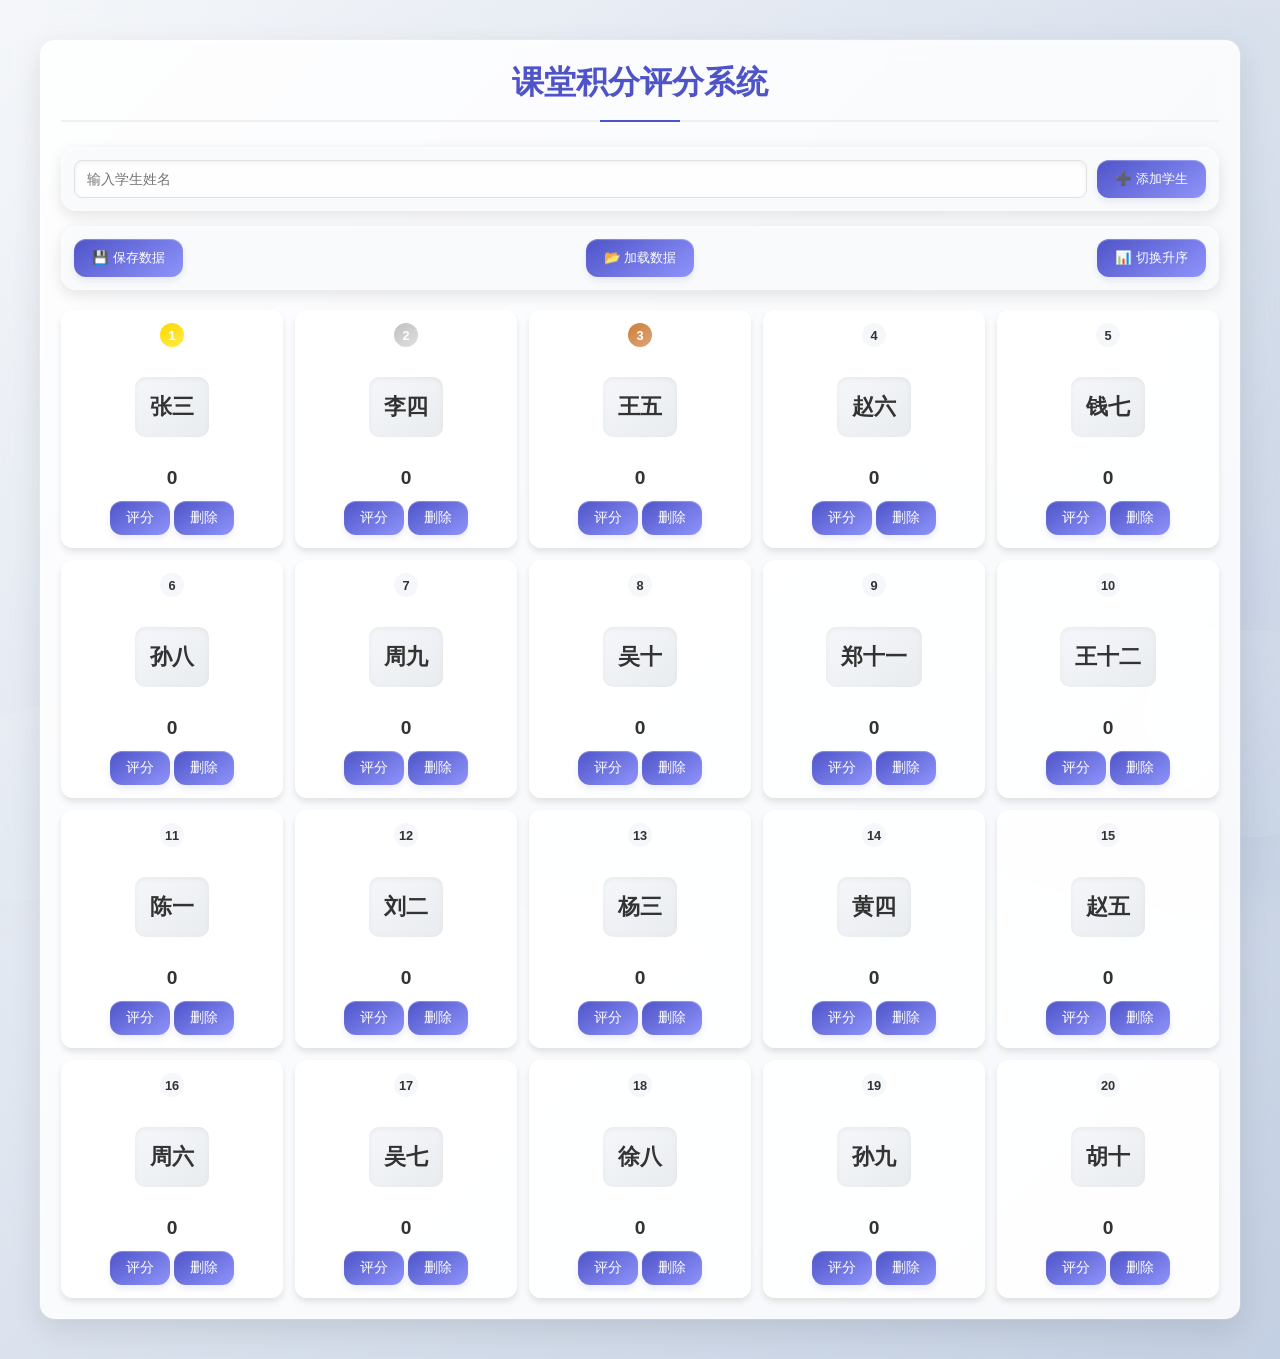
==== commit b1d1e3ef: "1" ====
--- a/index.html
+++ b/index.html
@@ -1,5 +1,4 @@
-<!DOCTYPE html>
-<html lang="zh-cn">
+<html lang="en">
 <head>
     <meta charset="UTF-8">
     <meta name="viewport" content="width=device-width, initial-scale=1.0">
@@ -10,6 +9,7 @@
 <body>
     <div class="frosted-glass"></div>
     <div class="background-animation" id="backgroundAnimation">
+        <!-- Dynamic circles will be generated here -->
     </div>
     
     <div class="container">
--- a/styles.css
+++ b/styles.css
@@ -1,3 +1,113 @@
+/* Add CSS variables for theme colors at the root level */
+:root {
+    --bg-gradient-light: linear-gradient(135deg, #f5f7fa 0%, #c3cfe2 100%);
+    --bg-gradient-dark: linear-gradient(135deg, #2d3436 0%, #000000 100%);
+    --text-color: #333;
+    --text-color-dark: #e0e0e0;
+    --card-bg: rgba(255, 255, 255, 0.85);
+    --card-bg-dark: rgba(30, 30, 30, 0.85);
+    --controls-bg: rgba(248, 249, 250, 0.8);
+    --controls-bg-dark: rgba(40, 40, 40, 0.8);
+    --border-color: rgba(255, 255, 255, 0.2);
+    --border-color-dark: rgba(255, 255, 255, 0.1);
+    --shadow-color: rgba(0, 0, 0, 0.1);
+    --shadow-color-dark: rgba(0, 0, 0, 0.3);
+    --modal-bg: rgba(255, 255, 255, 0.95);
+    --modal-bg-dark: rgba(30, 30, 30, 0.95);
+    --input-bg: rgba(255, 255, 255, 0.9);
+    --input-bg-dark: rgba(50, 50, 50, 0.9);
+    --button-gradient: linear-gradient(145deg, #4e54c8, #8f94fb);
+    --button-gradient-dark: linear-gradient(145deg, #6366f1, #4f46e5);
+}
+
+/* Add dark mode styles */
+@media (prefers-color-scheme: dark) {
+    body {
+        color: var(--text-color-dark);
+        background: var(--bg-gradient-dark);
+    }
+
+    .container {
+        background-color: var(--card-bg-dark);
+        border-color: var(--border-color-dark);
+    }
+
+    .student-card {
+        background: var(--card-bg-dark);
+        border-color: var(--border-color-dark);
+    }
+
+    .controls, .add-student-form {
+        background: var(--controls-bg-dark);
+        border-color: var(--border-color-dark);
+    }
+
+    .modal-content {
+        background-color: var(--modal-bg-dark);
+        border-color: var(--border-color-dark);
+    }
+
+    input {
+        background: var(--input-bg-dark);
+        color: var(--text-color-dark);
+        border-color: rgba(255, 255, 255, 0.1);
+    }
+
+    .student-name {
+        color: var(--text-color-dark);
+    }
+
+    h1, h2 {
+        color: #818cf8;
+    }
+
+    .circle {
+        background: linear-gradient(135deg, rgba(255, 255, 255, 0.1) 0%, rgba(255, 255, 255, 0.05) 100%);
+    }
+
+    .student-points {
+        color: var(--text-color-dark);
+    }
+
+    .log-entry {
+        background: var(--card-bg-dark);
+    }
+
+    .log-time {
+        color: #999;
+    }
+
+    .custom-points {
+        background: var(--controls-bg-dark);
+    }
+
+    .modal-tabs {
+        border-bottom-color: rgba(255, 255, 255, 0.1);
+    }
+
+    .tab-btn {
+        color: #999;
+    }
+
+    .tab-btn.active {
+        background: var(--button-gradient-dark);
+    }
+
+    button {
+        background: var(--button-gradient-dark);
+    }
+
+    button:hover {
+        background: linear-gradient(145deg, #7c3aed, #6d28d9);
+    }
+
+    .score-logs {
+        background: var(--controls-bg-dark);
+        border-color: var(--border-color-dark);
+    }
+}
+
+/* Update existing styles to use CSS variables */
 * {
     margin: 0;
     padding: 0;
@@ -6,12 +116,12 @@
 }
 
 body {
-    color: #333;
+    color: var(--text-color);
     min-height: 100vh;
     padding: 20px 0;
     position: relative;
     overflow-x: hidden;
-    background: linear-gradient(135deg, #f5f7fa 0%, #c3cfe2 100%);
+    background: var(--bg-gradient-light);
 }
 
 .background-animation {
@@ -69,18 +179,18 @@
     max-width: 1200px; 
     margin: 20px auto;
     padding: 20px;
-    background-color: rgba(255, 255, 255, 0.85);
+    background-color: var(--card-bg);
     backdrop-filter: blur(10px);
     border-radius: 15px;
     box-shadow: 
-        0 10px 30px rgba(0, 0, 0, 0.1),
+        0 10px 30px var(--shadow-color),
         inset 0 1px 2px rgba(255, 255, 255, 0.9),
-        0 0 0 1px rgba(255, 255, 255, 0.2);
+        0 0 0 1px var(--border-color);
     transition: transform 0.4s cubic-bezier(0.34, 1.56, 0.64, 1),
                 box-shadow 0.4s ease;
     position: relative;
     z-index: 1;
-    border: 1px solid rgba(255, 255, 255, 0.2);
+    border: 1px solid var(--border-color);
     overflow: hidden;
 }
 
@@ -103,9 +213,9 @@
 .container:hover {
     transform: translateY(-5px);
     box-shadow: 
-        0 20px 40px rgba(0, 0, 0, 0.15),
+        0 20px 40px var(--shadow-color),
         inset 0 1px 2px rgba(255, 255, 255, 0.9),
-        0 0 0 1px rgba(255, 255, 255, 0.3);
+        0 0 0 1px var(--border-color);
 }
 
 .container:hover::before {
@@ -138,18 +248,18 @@
     justify-content: space-between;
     margin-bottom: 20px;
     padding: 12px;
-    background: rgba(248, 249, 250, 0.8);
+    background: var(--controls-bg);
     border-radius: 15px;
     backdrop-filter: blur(5px);
     box-shadow: 
-        0 5px 15px rgba(0, 0, 0, 0.05),
+        0 5px 15px var(--shadow-color),
         inset 0 1px 2px rgba(255, 255, 255, 0.9);
-    border: 1px solid rgba(255, 255, 255, 0.2);
+    border: 1px solid var(--border-color);
     transition: all 0.3s ease;
 }
 
 .controls:hover {
-    background: rgba(248, 249, 250, 0.9);
+    background: var(--controls-bg);
     transform: translateY(-2px);
 }
 
@@ -157,7 +267,7 @@
     padding: 10px 18px;
     border: none;
     border-radius: 12px;
-    background: linear-gradient(145deg, #4e54c8, #8f94fb);
+    background: var(--button-gradient);
     color: white;
     cursor: pointer;
     transition: all 0.4s cubic-bezier(0.175, 0.885, 0.32, 1.275);
@@ -201,7 +311,7 @@
 
 .student-card {
     aspect-ratio: 1; 
-    background: rgba(255, 255, 255, 0.9);
+    background: var(--card-bg);
     border-radius: 12px;
     padding: 12px; 
     display: flex;
@@ -210,13 +320,13 @@
     align-items: center;
     gap: 6px; 
     transition: all 0.4s cubic-bezier(0.34, 1.56, 0.64, 1);
-    border: 1px solid rgba(255, 255, 255, 0.2);
-    box-shadow: 0 4px 6px rgba(0, 0, 0, 0.1);
+    border: 1px solid var(--border-color);
+    box-shadow: 0 4px 6px var(--shadow-color);
 }
 
 .student-card:hover {
     transform: translateY(-3px);
-    box-shadow: 0 8px 15px rgba(0, 0, 0, 0.1);
+    box-shadow: 0 8px 15px var(--shadow-color);
 }
 
 .rank {
@@ -283,13 +393,13 @@
     gap: 10px;
     margin-bottom: 15px;
     padding: 12px;
-    background: rgba(248, 249, 250, 0.8);
+    background: var(--controls-bg);
     border-radius: 15px;
     backdrop-filter: blur(5px);
     box-shadow: 
-        0 5px 15px rgba(0, 0, 0, 0.05),
+        0 5px 15px var(--shadow-color),
         inset 0 1px 2px rgba(255, 255, 255, 0.9);
-    border: 1px solid rgba(255, 255, 255, 0.2);
+    border: 1px solid var(--border-color);
     transition: all 0.3s ease;
 }
 
@@ -301,7 +411,7 @@
     font-size: 0.9em;
     transition: all 0.3s;
     box-shadow: inset 0 2px 5px rgba(0,0,0,0.05);
-    background: rgba(255, 255, 255, 0.9);
+    background: var(--input-bg);
 }
 
 .add-student-form input:focus {
@@ -329,18 +439,18 @@
 }
 
 .modal-content {
-    background-color: rgba(255, 255, 255, 0.95);
+    background-color: var(--modal-bg);
     margin: 5% auto;
     padding: 20px;
     border-radius: 20px;
     box-shadow: 
-        0 15px 30px rgba(0, 0, 0, 0.2),
-        0 0 0 1px rgba(255, 255, 255, 0.3),
+        0 15px 30px var(--shadow-color),
+        0 0 0 1px var(--border-color),
         inset 0 1px 2px rgba(255, 255, 255, 0.9);
     width: 80%;
     max-width: 600px; 
     animation: modalOpen 0.6s cubic-bezier(0.165, 0.84, 0.44, 1);
-    border: 1px solid rgba(255, 255, 255, 0.2);
+    border: 1px solid var(--border-color);
     backdrop-filter: blur(10px);
     transform-origin: center;
     position: relative;
@@ -392,11 +502,11 @@
     justify-content: center;
     transition: all 0.3s;
     font-weight: 500; 
-    box-shadow: 0 4px 8px rgba(0,0,0,0.1); 
+    box-shadow: 0 4px 8px var(--shadow-color); 
 }
 
 .point-btn:not(.negative) {
-    background: linear-gradient(145deg, #4e54c8, #8f94fb);
+    background: var(--button-gradient);
 }
 
 .point-btn:not(.negative):hover {
@@ -413,7 +523,7 @@
 
 .point-btn:hover {
     transform: translateY(-2px);
-    box-shadow: 0 6px 12px rgba(0,0,0,0.15);
+    box-shadow: 0 6px 12px var(--shadow-color);
 }
 
 .custom-points {
@@ -445,6 +555,7 @@
     font-size: 0.9em;
     transition: all 0.3s;
     box-shadow: inset 0 2px 5px rgba(0,0,0,0.05);
+    background: var(--input-bg);
 }
 
 .custom-points input:focus {
@@ -463,7 +574,7 @@
     justify-content: center;
     margin-top: 15px;
     padding-top: 15px;
-    border-top: 1px solid rgba(0, 0, 0, 0.1);
+    border-top: 1px solid var(--border-color);
 }
 
 #closeModal {
@@ -483,7 +594,7 @@
     display: flex;
     gap: 10px;
     margin-bottom: 20px;
-    border-bottom: 2px solid rgba(0,0,0,0.1);
+    border-bottom: 2px solid var(--border-color);
     padding-bottom: 10px;
 }
 
@@ -500,9 +611,9 @@
 }
 
 .tab-btn.active {
-    background: linear-gradient(145deg, #4e54c8, #8f94fb);
+    background: var(--button-gradient);
     color: white;
-    box-shadow: 0 2px 6px rgba(78, 84, 200, 0.2);
+    box-shadow: 0 2px 6px var(--shadow-color);
 }
 
 .modal-tab-content {
@@ -526,9 +637,9 @@
     max-height: 400px;
     overflow-y: auto;
     padding: 10px;
-    background: rgba(248, 249, 250, 0.8);
+    background: var(--controls-bg);
     border-radius: 10px;
-    border: 1px solid rgba(0, 0, 0, 0.1);
+    border: 1px solid var(--border-color);
 }
 
 .log-entry {
@@ -539,7 +650,7 @@
     margin: 4px 0;
     background: white;
     border-radius: 6px;
-    box-shadow: 0 1px 3px rgba(0,0,0,0.05);
+    box-shadow: 0 1px 3px var(--shadow-color);
 }
 
 .log-entry:last-child {
@@ -586,7 +697,7 @@
 .logs-section {
     margin-top: 20px;
     padding-top: 15px;
-    border-top: 1px solid rgba(0, 0, 0, 0.1);
+    border-top: 1px solid var(--border-color);
 }
 
 .logs-section h3 {
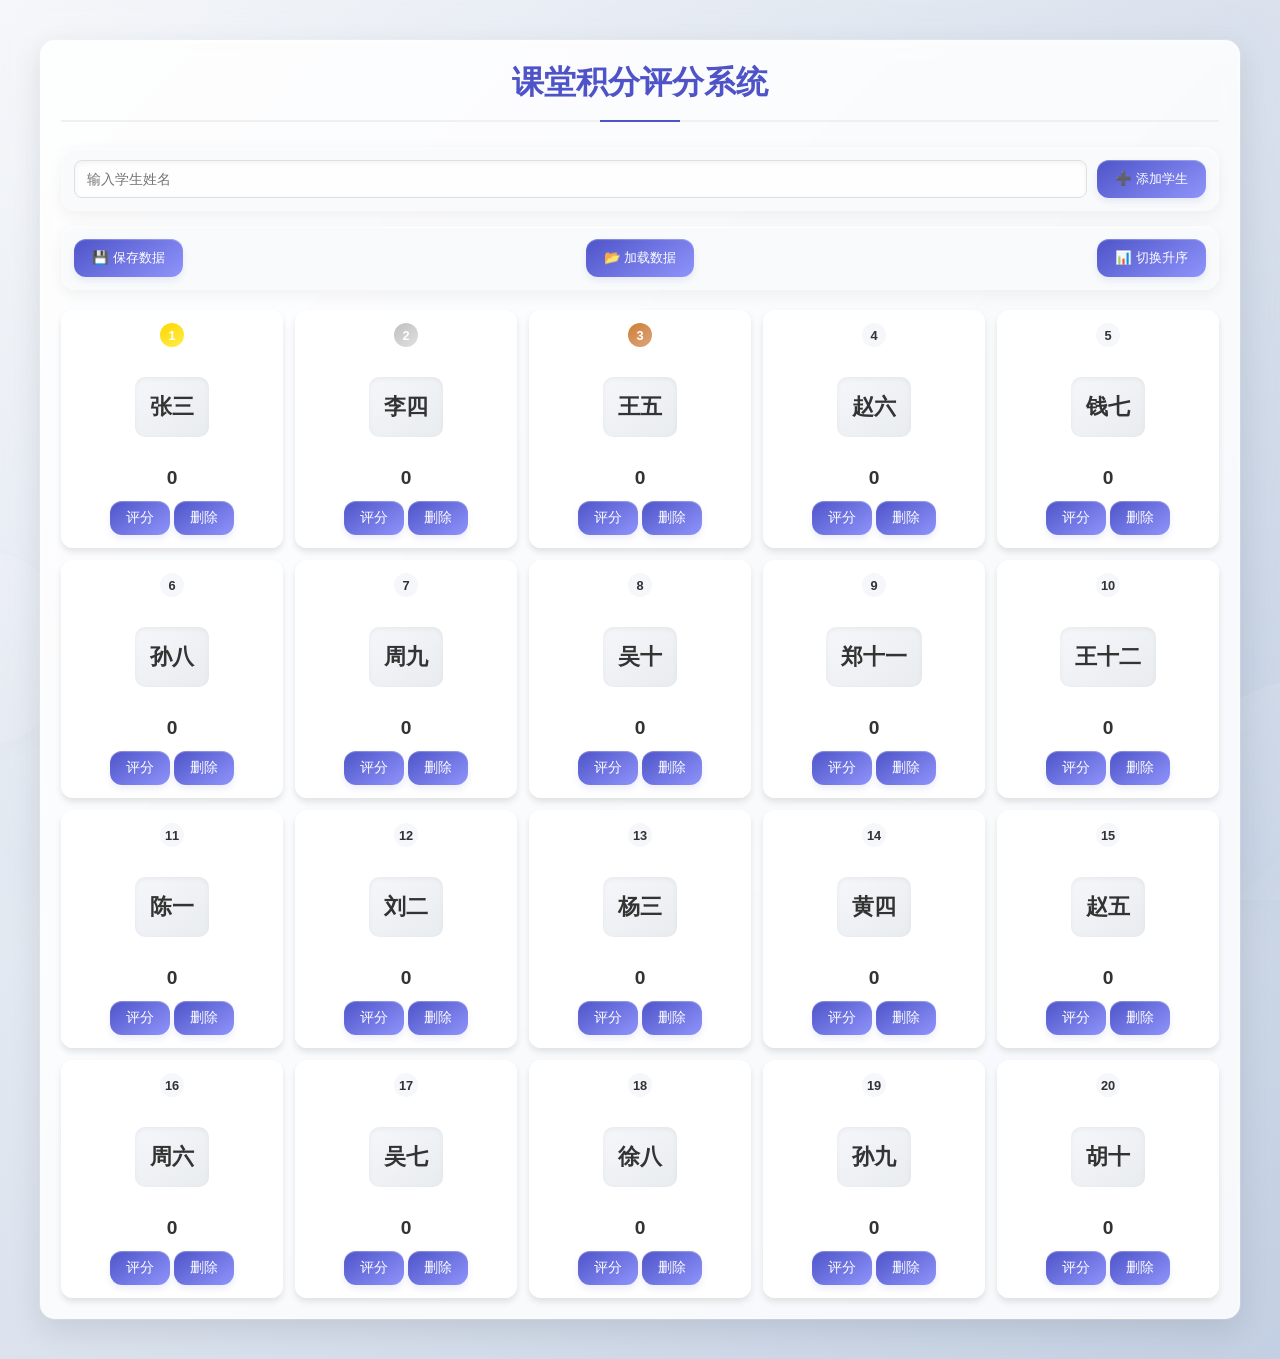
==== commit ab60f91f: "new,maybe last" ====
--- a/index.html
+++ b/index.html
@@ -1,4 +1,5 @@
-<html lang="en">
+<!DOCTYPE html>
+<html lang="zh-cn">
 <head>
     <meta charset="UTF-8">
     <meta name="viewport" content="width=device-width, initial-scale=1.0">
@@ -9,7 +10,6 @@
 <body>
     <div class="frosted-glass"></div>
     <div class="background-animation" id="backgroundAnimation">
-        <!-- Dynamic circles will be generated here -->
     </div>
     
     <div class="container">
--- a/styles.css
+++ b/styles.css
@@ -1,113 +1,3 @@
-/* Add CSS variables for theme colors at the root level */
-:root {
-    --bg-gradient-light: linear-gradient(135deg, #f5f7fa 0%, #c3cfe2 100%);
-    --bg-gradient-dark: linear-gradient(135deg, #2d3436 0%, #000000 100%);
-    --text-color: #333;
-    --text-color-dark: #e0e0e0;
-    --card-bg: rgba(255, 255, 255, 0.85);
-    --card-bg-dark: rgba(30, 30, 30, 0.85);
-    --controls-bg: rgba(248, 249, 250, 0.8);
-    --controls-bg-dark: rgba(40, 40, 40, 0.8);
-    --border-color: rgba(255, 255, 255, 0.2);
-    --border-color-dark: rgba(255, 255, 255, 0.1);
-    --shadow-color: rgba(0, 0, 0, 0.1);
-    --shadow-color-dark: rgba(0, 0, 0, 0.3);
-    --modal-bg: rgba(255, 255, 255, 0.95);
-    --modal-bg-dark: rgba(30, 30, 30, 0.95);
-    --input-bg: rgba(255, 255, 255, 0.9);
-    --input-bg-dark: rgba(50, 50, 50, 0.9);
-    --button-gradient: linear-gradient(145deg, #4e54c8, #8f94fb);
-    --button-gradient-dark: linear-gradient(145deg, #6366f1, #4f46e5);
-}
-
-/* Add dark mode styles */
-@media (prefers-color-scheme: dark) {
-    body {
-        color: var(--text-color-dark);
-        background: var(--bg-gradient-dark);
-    }
-
-    .container {
-        background-color: var(--card-bg-dark);
-        border-color: var(--border-color-dark);
-    }
-
-    .student-card {
-        background: var(--card-bg-dark);
-        border-color: var(--border-color-dark);
-    }
-
-    .controls, .add-student-form {
-        background: var(--controls-bg-dark);
-        border-color: var(--border-color-dark);
-    }
-
-    .modal-content {
-        background-color: var(--modal-bg-dark);
-        border-color: var(--border-color-dark);
-    }
-
-    input {
-        background: var(--input-bg-dark);
-        color: var(--text-color-dark);
-        border-color: rgba(255, 255, 255, 0.1);
-    }
-
-    .student-name {
-        color: var(--text-color-dark);
-    }
-
-    h1, h2 {
-        color: #818cf8;
-    }
-
-    .circle {
-        background: linear-gradient(135deg, rgba(255, 255, 255, 0.1) 0%, rgba(255, 255, 255, 0.05) 100%);
-    }
-
-    .student-points {
-        color: var(--text-color-dark);
-    }
-
-    .log-entry {
-        background: var(--card-bg-dark);
-    }
-
-    .log-time {
-        color: #999;
-    }
-
-    .custom-points {
-        background: var(--controls-bg-dark);
-    }
-
-    .modal-tabs {
-        border-bottom-color: rgba(255, 255, 255, 0.1);
-    }
-
-    .tab-btn {
-        color: #999;
-    }
-
-    .tab-btn.active {
-        background: var(--button-gradient-dark);
-    }
-
-    button {
-        background: var(--button-gradient-dark);
-    }
-
-    button:hover {
-        background: linear-gradient(145deg, #7c3aed, #6d28d9);
-    }
-
-    .score-logs {
-        background: var(--controls-bg-dark);
-        border-color: var(--border-color-dark);
-    }
-}
-
-/* Update existing styles to use CSS variables */
 * {
     margin: 0;
     padding: 0;
@@ -116,12 +6,12 @@
 }
 
 body {
-    color: var(--text-color);
+    color: #333;
     min-height: 100vh;
     padding: 20px 0;
     position: relative;
     overflow-x: hidden;
-    background: var(--bg-gradient-light);
+    background: linear-gradient(135deg, #f5f7fa 0%, #c3cfe2 100%);
 }
 
 .background-animation {
@@ -179,18 +69,18 @@
     max-width: 1200px; 
     margin: 20px auto;
     padding: 20px;
-    background-color: var(--card-bg);
+    background-color: rgba(255, 255, 255, 0.85);
     backdrop-filter: blur(10px);
     border-radius: 15px;
     box-shadow: 
-        0 10px 30px var(--shadow-color),
+        0 10px 30px rgba(0, 0, 0, 0.1),
         inset 0 1px 2px rgba(255, 255, 255, 0.9),
-        0 0 0 1px var(--border-color);
+        0 0 0 1px rgba(255, 255, 255, 0.2);
     transition: transform 0.4s cubic-bezier(0.34, 1.56, 0.64, 1),
                 box-shadow 0.4s ease;
     position: relative;
     z-index: 1;
-    border: 1px solid var(--border-color);
+    border: 1px solid rgba(255, 255, 255, 0.2);
     overflow: hidden;
 }
 
@@ -213,9 +103,9 @@
 .container:hover {
     transform: translateY(-5px);
     box-shadow: 
-        0 20px 40px var(--shadow-color),
+        0 20px 40px rgba(0, 0, 0, 0.15),
         inset 0 1px 2px rgba(255, 255, 255, 0.9),
-        0 0 0 1px var(--border-color);
+        0 0 0 1px rgba(255, 255, 255, 0.3);
 }
 
 .container:hover::before {
@@ -248,18 +138,18 @@
     justify-content: space-between;
     margin-bottom: 20px;
     padding: 12px;
-    background: var(--controls-bg);
+    background: rgba(248, 249, 250, 0.8);
     border-radius: 15px;
     backdrop-filter: blur(5px);
     box-shadow: 
-        0 5px 15px var(--shadow-color),
+        0 5px 15px rgba(0, 0, 0, 0.05),
         inset 0 1px 2px rgba(255, 255, 255, 0.9);
-    border: 1px solid var(--border-color);
+    border: 1px solid rgba(255, 255, 255, 0.2);
     transition: all 0.3s ease;
 }
 
 .controls:hover {
-    background: var(--controls-bg);
+    background: rgba(248, 249, 250, 0.9);
     transform: translateY(-2px);
 }
 
@@ -267,7 +157,7 @@
     padding: 10px 18px;
     border: none;
     border-radius: 12px;
-    background: var(--button-gradient);
+    background: linear-gradient(145deg, #4e54c8, #8f94fb);
     color: white;
     cursor: pointer;
     transition: all 0.4s cubic-bezier(0.175, 0.885, 0.32, 1.275);
@@ -311,7 +201,7 @@
 
 .student-card {
     aspect-ratio: 1; 
-    background: var(--card-bg);
+    background: rgba(255, 255, 255, 0.9);
     border-radius: 12px;
     padding: 12px; 
     display: flex;
@@ -320,13 +210,13 @@
     align-items: center;
     gap: 6px; 
     transition: all 0.4s cubic-bezier(0.34, 1.56, 0.64, 1);
-    border: 1px solid var(--border-color);
-    box-shadow: 0 4px 6px var(--shadow-color);
+    border: 1px solid rgba(255, 255, 255, 0.2);
+    box-shadow: 0 4px 6px rgba(0, 0, 0, 0.1);
 }
 
 .student-card:hover {
     transform: translateY(-3px);
-    box-shadow: 0 8px 15px var(--shadow-color);
+    box-shadow: 0 8px 15px rgba(0, 0, 0, 0.1);
 }
 
 .rank {
@@ -393,13 +283,13 @@
     gap: 10px;
     margin-bottom: 15px;
     padding: 12px;
-    background: var(--controls-bg);
+    background: rgba(248, 249, 250, 0.8);
     border-radius: 15px;
     backdrop-filter: blur(5px);
     box-shadow: 
-        0 5px 15px var(--shadow-color),
+        0 5px 15px rgba(0, 0, 0, 0.05),
         inset 0 1px 2px rgba(255, 255, 255, 0.9);
-    border: 1px solid var(--border-color);
+    border: 1px solid rgba(255, 255, 255, 0.2);
     transition: all 0.3s ease;
 }
 
@@ -411,7 +301,7 @@
     font-size: 0.9em;
     transition: all 0.3s;
     box-shadow: inset 0 2px 5px rgba(0,0,0,0.05);
-    background: var(--input-bg);
+    background: rgba(255, 255, 255, 0.9);
 }
 
 .add-student-form input:focus {
@@ -439,18 +329,18 @@
 }
 
 .modal-content {
-    background-color: var(--modal-bg);
+    background-color: rgba(255, 255, 255, 0.95);
     margin: 5% auto;
     padding: 20px;
     border-radius: 20px;
     box-shadow: 
-        0 15px 30px var(--shadow-color),
-        0 0 0 1px var(--border-color),
+        0 15px 30px rgba(0, 0, 0, 0.2),
+        0 0 0 1px rgba(255, 255, 255, 0.3),
         inset 0 1px 2px rgba(255, 255, 255, 0.9);
     width: 80%;
     max-width: 600px; 
     animation: modalOpen 0.6s cubic-bezier(0.165, 0.84, 0.44, 1);
-    border: 1px solid var(--border-color);
+    border: 1px solid rgba(255, 255, 255, 0.2);
     backdrop-filter: blur(10px);
     transform-origin: center;
     position: relative;
@@ -502,11 +392,11 @@
     justify-content: center;
     transition: all 0.3s;
     font-weight: 500; 
-    box-shadow: 0 4px 8px var(--shadow-color); 
+    box-shadow: 0 4px 8px rgba(0,0,0,0.1); 
 }
 
 .point-btn:not(.negative) {
-    background: var(--button-gradient);
+    background: linear-gradient(145deg, #4e54c8, #8f94fb);
 }
 
 .point-btn:not(.negative):hover {
@@ -523,7 +413,7 @@
 
 .point-btn:hover {
     transform: translateY(-2px);
-    box-shadow: 0 6px 12px var(--shadow-color);
+    box-shadow: 0 6px 12px rgba(0,0,0,0.15);
 }
 
 .custom-points {
@@ -555,7 +445,6 @@
     font-size: 0.9em;
     transition: all 0.3s;
     box-shadow: inset 0 2px 5px rgba(0,0,0,0.05);
-    background: var(--input-bg);
 }
 
 .custom-points input:focus {
@@ -574,7 +463,7 @@
     justify-content: center;
     margin-top: 15px;
     padding-top: 15px;
-    border-top: 1px solid var(--border-color);
+    border-top: 1px solid rgba(0, 0, 0, 0.1);
 }
 
 #closeModal {
@@ -594,7 +483,7 @@
     display: flex;
     gap: 10px;
     margin-bottom: 20px;
-    border-bottom: 2px solid var(--border-color);
+    border-bottom: 2px solid rgba(0,0,0,0.1);
     padding-bottom: 10px;
 }
 
@@ -611,9 +500,9 @@
 }
 
 .tab-btn.active {
-    background: var(--button-gradient);
+    background: linear-gradient(145deg, #4e54c8, #8f94fb);
     color: white;
-    box-shadow: 0 2px 6px var(--shadow-color);
+    box-shadow: 0 2px 6px rgba(78, 84, 200, 0.2);
 }
 
 .modal-tab-content {
@@ -637,9 +526,9 @@
     max-height: 400px;
     overflow-y: auto;
     padding: 10px;
-    background: var(--controls-bg);
+    background: rgba(248, 249, 250, 0.8);
     border-radius: 10px;
-    border: 1px solid var(--border-color);
+    border: 1px solid rgba(0, 0, 0, 0.1);
 }
 
 .log-entry {
@@ -650,7 +539,7 @@
     margin: 4px 0;
     background: white;
     border-radius: 6px;
-    box-shadow: 0 1px 3px var(--shadow-color);
+    box-shadow: 0 1px 3px rgba(0,0,0,0.05);
 }
 
 .log-entry:last-child {
@@ -697,7 +586,7 @@
 .logs-section {
     margin-top: 20px;
     padding-top: 15px;
-    border-top: 1px solid var(--border-color);
+    border-top: 1px solid rgba(0, 0, 0, 0.1);
 }
 
 .logs-section h3 {
